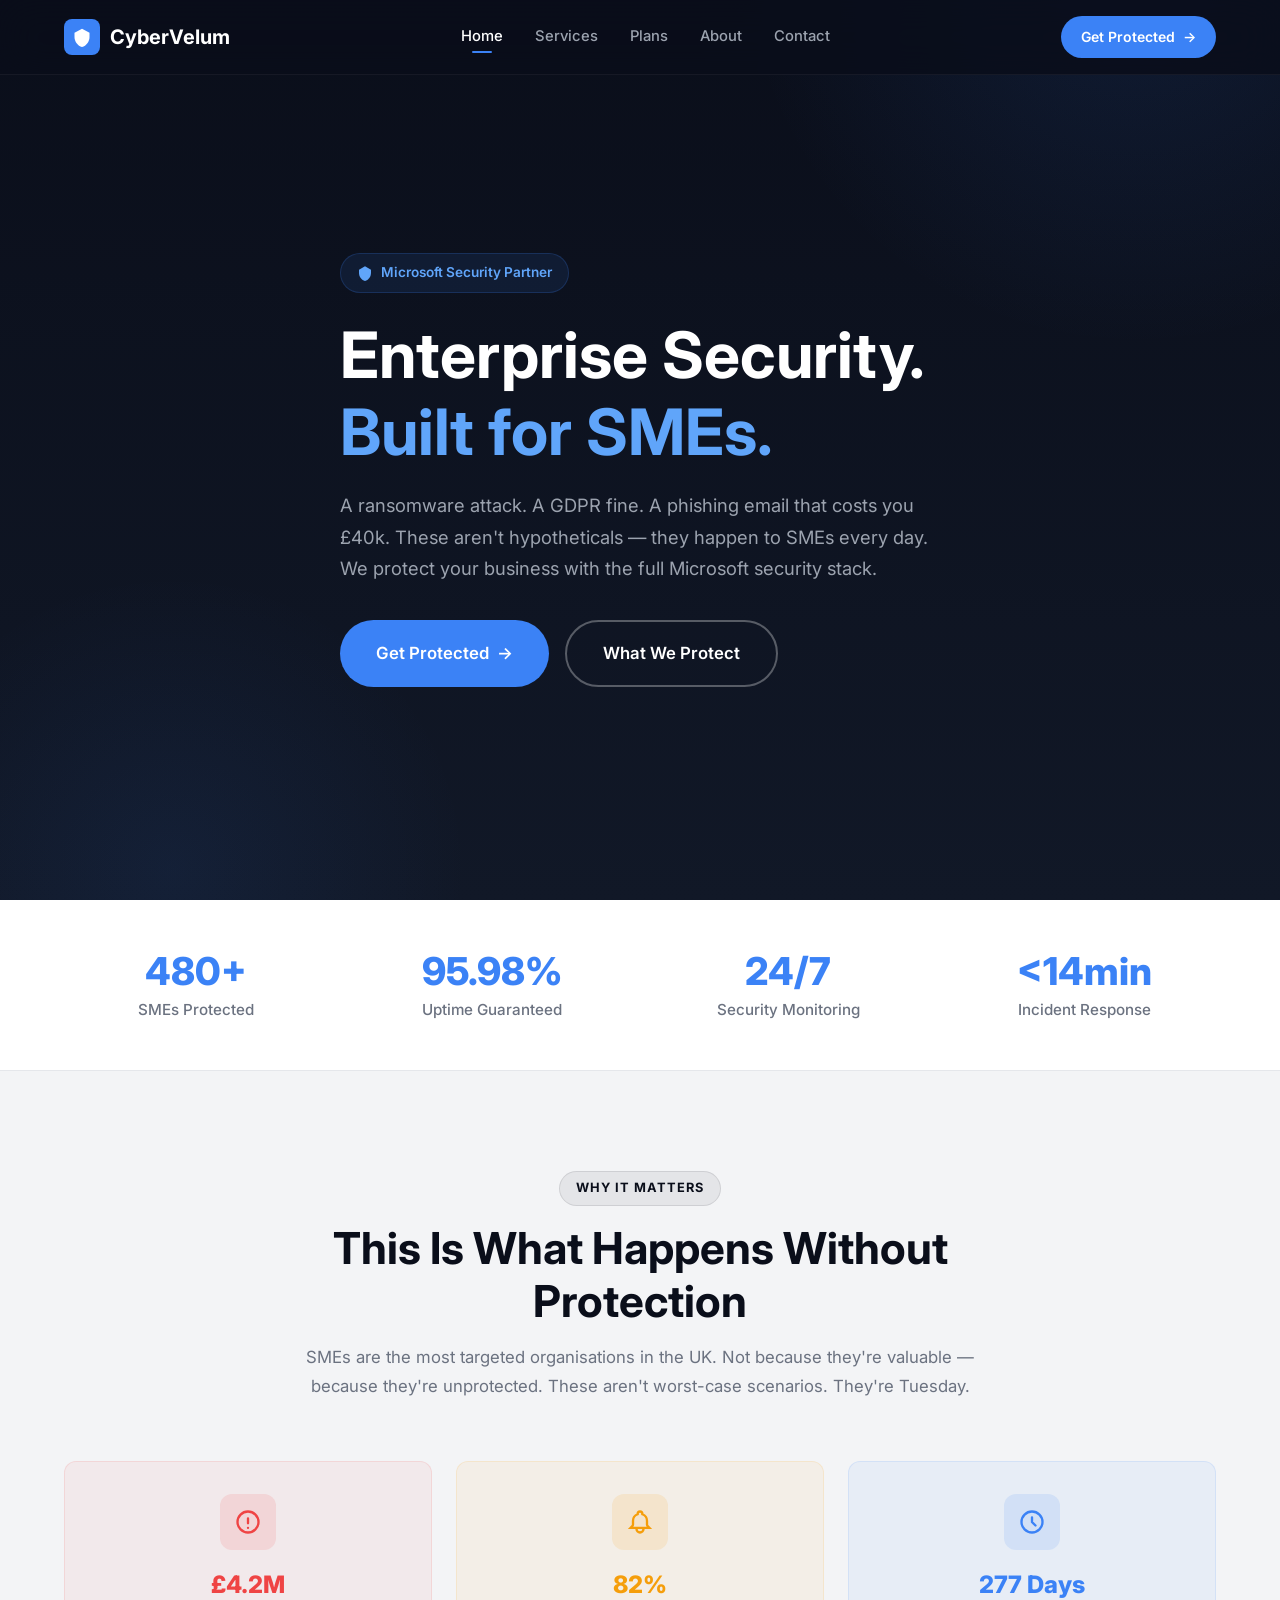
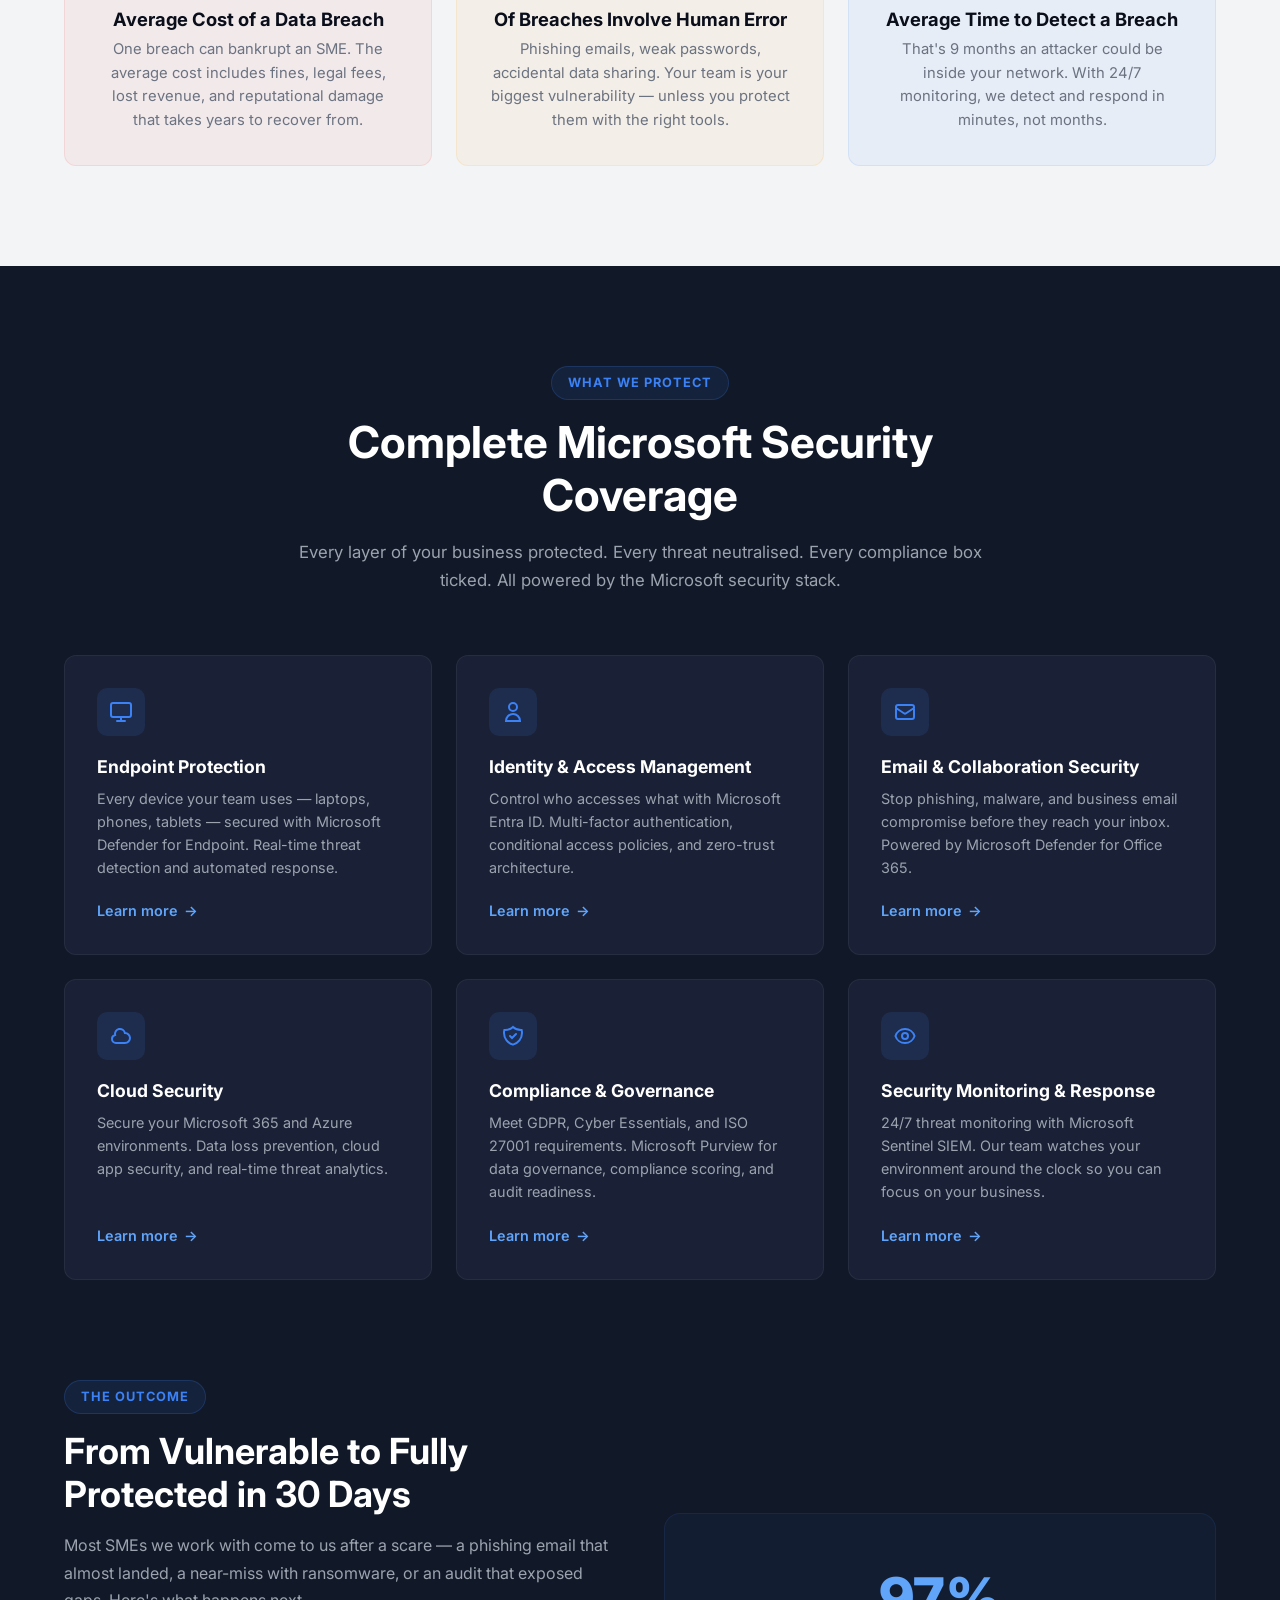
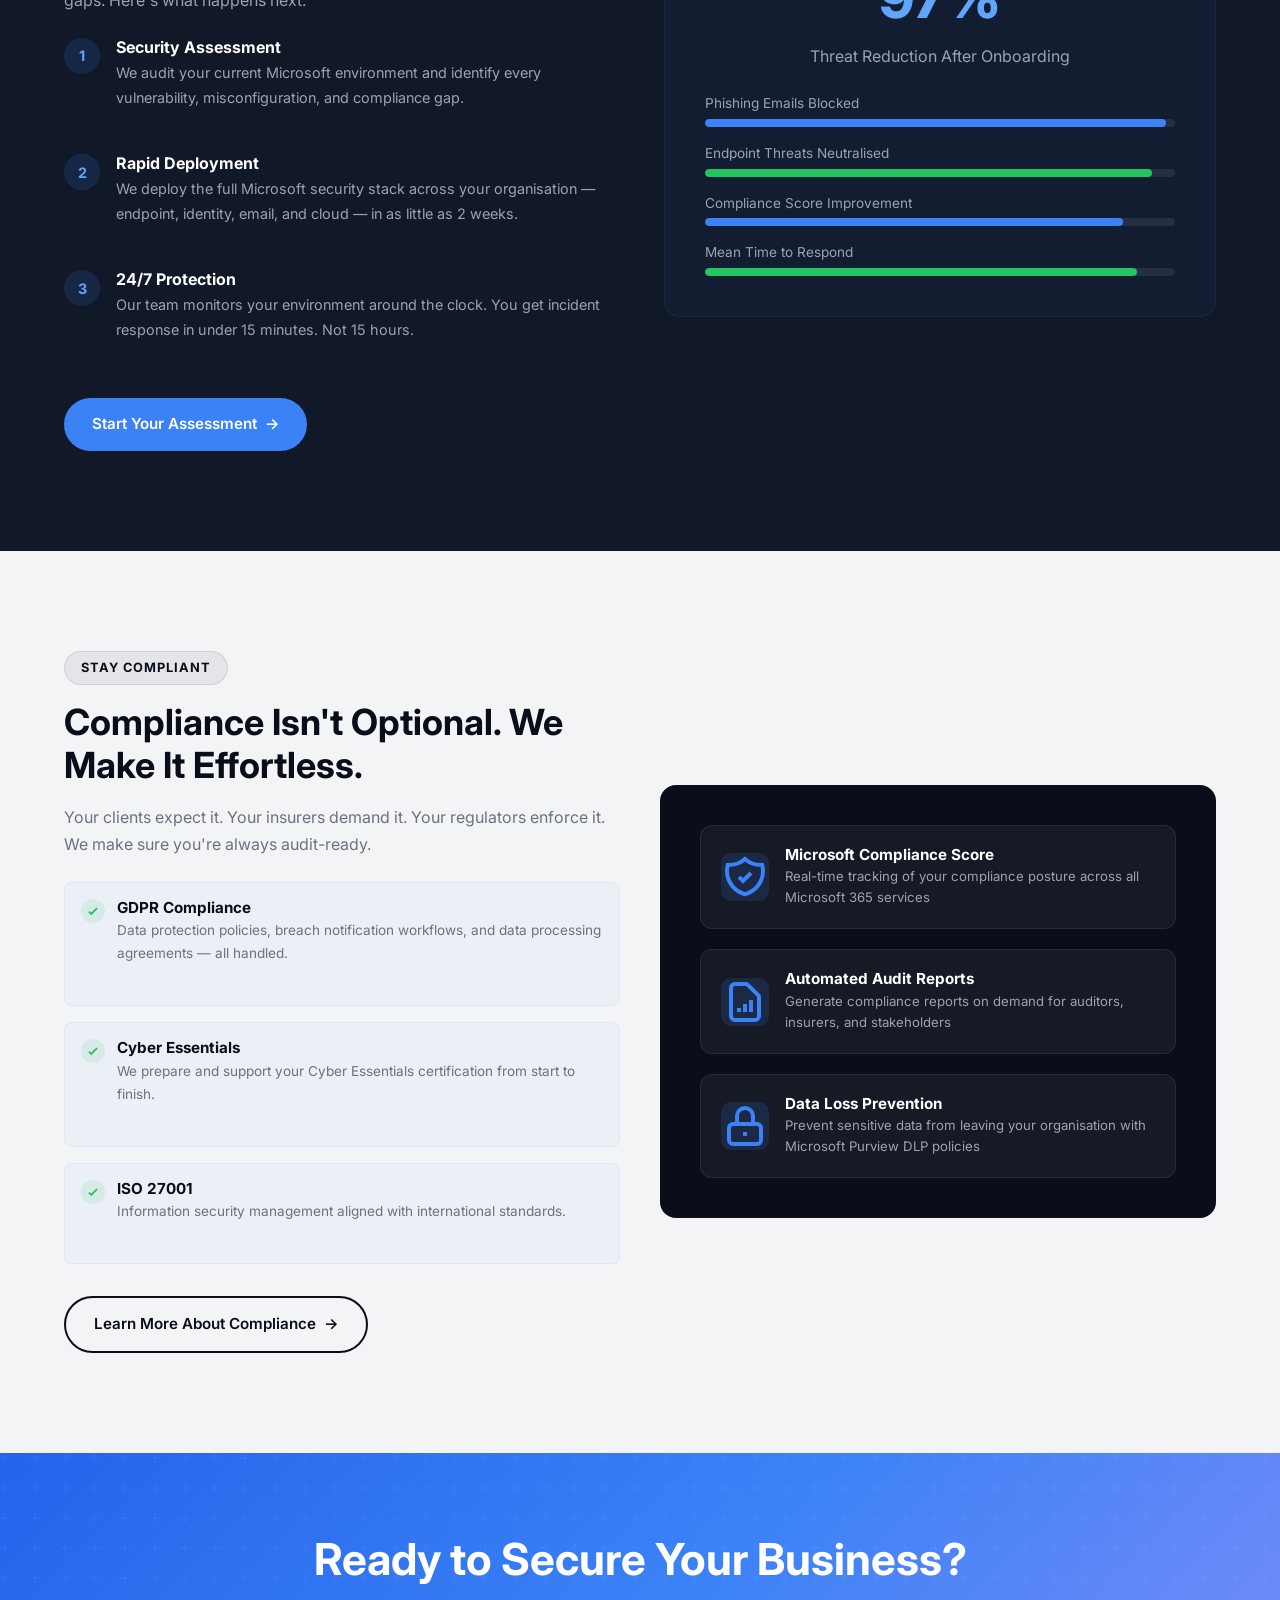
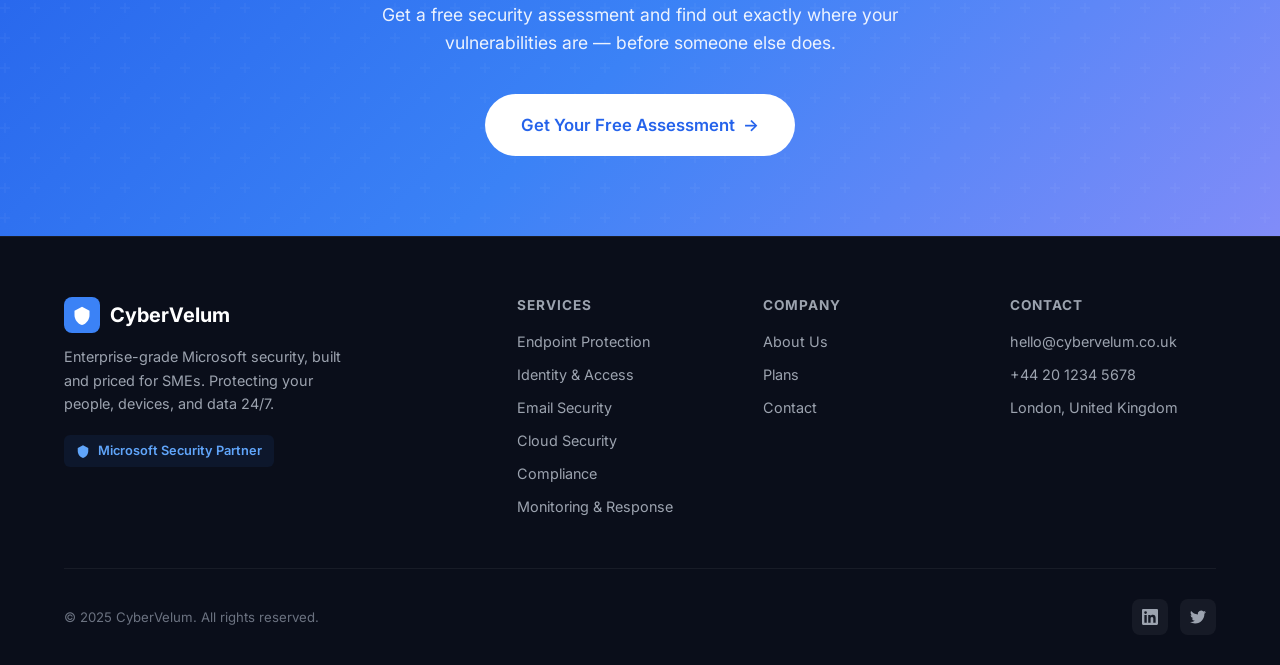
==== index.html @ d403a193 "Initial commit" ====
<!DOCTYPE html>
<html lang="en">
<head>
  <meta charset="UTF-8">
  <meta name="viewport" content="width=device-width, initial-scale=1.0">
  <title>CyberVelum — Enterprise Security Built for SMEs</title>
  <meta name="description" content="CyberVelum protects SMEs with the full Microsoft security stack. Endpoint protection, identity management, email security, and 24/7 monitoring.">
  <link rel="preconnect" href="https://fonts.googleapis.com">
  <link href="https://fonts.googleapis.com/css2?family=Inter:wght@400;500;600;700;800&display=swap" rel="stylesheet">
  <link rel="stylesheet" href="css/style.css">
</head>
<body>

  <!-- NAVBAR -->
  <nav class="navbar">
    <div class="container">
      <a href="index.html" class="nav-logo">
        <div class="shield">
          <svg viewBox="0 0 24 24"><path d="M12 2L3 7v5c0 5.55 3.84 10.74 9 12 5.16-1.26 9-6.45 9-12V7l-9-5z"/></svg>
        </div>
        CyberVelum
      </a>
      <div class="nav-links">
        <a href="index.html" class="active">Home</a>
        <a href="services.html">Services</a>
        <a href="plans.html">Plans</a>
        <a href="about.html">About</a>
        <a href="contact.html">Contact</a>
      </div>
      <div class="nav-cta">
        <a href="contact.html" class="btn btn-primary btn-sm">Get Protected <span class="arrow">&rarr;</span></a>
      </div>
      <button class="nav-toggle" aria-label="Toggle menu">
        <span></span><span></span><span></span>
      </button>
    </div>
  </nav>

  <!-- MOBILE MENU -->
  <div class="mobile-menu">
    <a href="index.html">Home</a>
    <a href="services.html">Services</a>
    <a href="plans.html">Plans</a>
    <a href="about.html">About</a>
    <a href="contact.html">Contact</a>
    <a href="contact.html" class="btn btn-primary" style="margin-top:16px">Get Protected &rarr;</a>
  </div>

  <!-- HERO -->
  <section class="hero">
    <div class="container">
      <div class="hero-badge">
        <svg viewBox="0 0 24 24" fill="currentColor" width="16" height="16"><path d="M12 2L3 7v5c0 5.55 3.84 10.74 9 12 5.16-1.26 9-6.45 9-12V7l-9-5z"/></svg>
        Microsoft Security Partner
      </div>
      <h1>Enterprise Security.<br><span>Built for SMEs.</span></h1>
      <p>A ransomware attack. A GDPR fine. A phishing email that costs you &pound;40k. These aren't hypotheticals &mdash; they happen to SMEs every day. We protect your business with the full Microsoft security stack.</p>
      <div class="hero-buttons">
        <a href="contact.html" class="btn btn-primary btn-lg">Get Protected <span class="arrow">&rarr;</span></a>
        <a href="services.html" class="btn btn-outline btn-lg">What We Protect</a>
      </div>
    </div>
  </section>

  <!-- STATS BAR -->
  <section class="stats-bar">
    <div class="container">
      <div class="stats-grid">
        <div class="stat-item fade-in">
          <h3 data-count="500" data-suffix="+">0</h3>
          <p>SMEs Protected</p>
        </div>
        <div class="stat-item fade-in fade-in-delay-1">
          <h3 data-count="99.9" data-suffix="%">0</h3>
          <p>Uptime Guaranteed</p>
        </div>
        <div class="stat-item fade-in fade-in-delay-2">
          <h3>24/7</h3>
          <p>Security Monitoring</p>
        </div>
        <div class="stat-item fade-in fade-in-delay-3">
          <h3 data-count="15" data-prefix="<" data-suffix="min">0</h3>
          <p>Incident Response</p>
        </div>
      </div>
    </div>
  </section>

  <!-- WHY IT MATTERS -->
  <section class="section section-light">
    <div class="container">
      <div class="section-header">
        <span class="section-badge section-badge-dark">Why It Matters</span>
        <h2>This Is What Happens Without Protection</h2>
        <p>SMEs are the most targeted organisations in the UK. Not because they're valuable &mdash; because they're unprotected. These aren't worst-case scenarios. They're Tuesday.</p>
      </div>
      <div class="threat-cards">
        <div class="threat-card threat-card-red fade-in">
          <div class="icon">
            <svg viewBox="0 0 24 24" fill="none" stroke="#ef4444" stroke-width="2" stroke-linecap="round"><path d="M12 9v4m0 4h.01M3 12a9 9 0 1118 0 9 9 0 01-18 0z"/></svg>
          </div>
          <div class="stat">&pound;4.2M</div>
          <h3>Average Cost of a Data Breach</h3>
          <p>One breach can bankrupt an SME. The average cost includes fines, legal fees, lost revenue, and reputational damage that takes years to recover from.</p>
        </div>
        <div class="threat-card threat-card-amber fade-in fade-in-delay-1">
          <div class="icon">
            <svg viewBox="0 0 24 24" fill="none" stroke="#f59e0b" stroke-width="2" stroke-linecap="round"><path d="M15 17h5l-1.405-1.405A2.032 2.032 0 0118 14.158V11a6.002 6.002 0 00-4-5.659V5a2 2 0 10-4 0v.341C7.67 6.165 6 8.388 6 11v3.159c0 .538-.214 1.055-.595 1.436L4 17h5m6 0v1a3 3 0 11-6 0v-1m6 0H9"/></svg>
          </div>
          <div class="stat">82%</div>
          <h3>Of Breaches Involve Human Error</h3>
          <p>Phishing emails, weak passwords, accidental data sharing. Your team is your biggest vulnerability &mdash; unless you protect them with the right tools.</p>
        </div>
        <div class="threat-card threat-card-blue fade-in fade-in-delay-2">
          <div class="icon">
            <svg viewBox="0 0 24 24" fill="none" stroke="#3b82f6" stroke-width="2" stroke-linecap="round"><path d="M12 8v4l3 3m6-3a9 9 0 11-18 0 9 9 0 0118 0z"/></svg>
          </div>
          <div class="stat">277 Days</div>
          <h3>Average Time to Detect a Breach</h3>
          <p>That's 9 months an attacker could be inside your network. With 24/7 monitoring, we detect and respond in minutes, not months.</p>
        </div>
      </div>
    </div>
  </section>

  <!-- WHAT WE PROTECT -->
  <section class="section section-dark">
    <div class="container">
      <div class="section-header">
        <span class="section-badge section-badge-blue">What We Protect</span>
        <h2>Complete Microsoft Security Coverage</h2>
        <p>Every layer of your business protected. Every threat neutralised. Every compliance box ticked. All powered by the Microsoft security stack.</p>
      </div>
      <div class="services-grid">
        <div class="service-card fade-in">
          <div class="icon">
            <svg viewBox="0 0 24 24" fill="none" stroke="#3b82f6" stroke-width="2" stroke-linecap="round"><rect x="2" y="3" width="20" height="14" rx="2"/><path d="M8 21h8m-4-4v4"/></svg>
          </div>
          <h3>Endpoint Protection</h3>
          <p>Every device your team uses &mdash; laptops, phones, tablets &mdash; secured with Microsoft Defender for Endpoint. Real-time threat detection and automated response.</p>
          <a href="services/endpoint-protection.html" class="card-link">Learn more <span class="arrow">&rarr;</span></a>
        </div>
        <div class="service-card fade-in fade-in-delay-1">
          <div class="icon">
            <svg viewBox="0 0 24 24" fill="none" stroke="#3b82f6" stroke-width="2" stroke-linecap="round"><path d="M16 7a4 4 0 11-8 0 4 4 0 018 0zm-4 7a7 7 0 00-7 7h14a7 7 0 00-7-7z"/></svg>
          </div>
          <h3>Identity &amp; Access Management</h3>
          <p>Control who accesses what with Microsoft Entra ID. Multi-factor authentication, conditional access policies, and zero-trust architecture.</p>
          <a href="services/identity-access.html" class="card-link">Learn more <span class="arrow">&rarr;</span></a>
        </div>
        <div class="service-card fade-in fade-in-delay-2">
          <div class="icon">
            <svg viewBox="0 0 24 24" fill="none" stroke="#3b82f6" stroke-width="2" stroke-linecap="round"><path d="M3 8l7.89 5.26a2 2 0 002.22 0L21 8M5 19h14a2 2 0 002-2V7a2 2 0 00-2-2H5a2 2 0 00-2 2v10a2 2 0 002 2z"/></svg>
          </div>
          <h3>Email &amp; Collaboration Security</h3>
          <p>Stop phishing, malware, and business email compromise before they reach your inbox. Powered by Microsoft Defender for Office 365.</p>
          <a href="services/email-security.html" class="card-link">Learn more <span class="arrow">&rarr;</span></a>
        </div>
        <div class="service-card fade-in">
          <div class="icon">
            <svg viewBox="0 0 24 24" fill="none" stroke="#3b82f6" stroke-width="2" stroke-linecap="round"><path d="M3 15a4 4 0 004 4h9a5 5 0 10-.1-9.999 5.002 5.002 0 10-9.78 2.096A4.001 4.001 0 003 15z"/></svg>
          </div>
          <h3>Cloud Security</h3>
          <p>Secure your Microsoft 365 and Azure environments. Data loss prevention, cloud app security, and real-time threat analytics.</p>
          <a href="services/cloud-security.html" class="card-link">Learn more <span class="arrow">&rarr;</span></a>
        </div>
        <div class="service-card fade-in fade-in-delay-1">
          <div class="icon">
            <svg viewBox="0 0 24 24" fill="none" stroke="#3b82f6" stroke-width="2" stroke-linecap="round"><path d="M9 12l2 2 4-4m5.618-4.016A11.955 11.955 0 0112 2.944a11.955 11.955 0 01-8.618 3.04A12.02 12.02 0 003 9c0 5.591 3.824 10.29 9 11.622 5.176-1.332 9-6.03 9-11.622 0-1.042-.133-2.052-.382-3.016z"/></svg>
          </div>
          <h3>Compliance &amp; Governance</h3>
          <p>Meet GDPR, Cyber Essentials, and ISO 27001 requirements. Microsoft Purview for data governance, compliance scoring, and audit readiness.</p>
          <a href="services/compliance.html" class="card-link">Learn more <span class="arrow">&rarr;</span></a>
        </div>
        <div class="service-card fade-in fade-in-delay-2">
          <div class="icon">
            <svg viewBox="0 0 24 24" fill="none" stroke="#3b82f6" stroke-width="2" stroke-linecap="round"><path d="M15 12a3 3 0 11-6 0 3 3 0 016 0z"/><path d="M2.458 12C3.732 7.943 7.523 5 12 5c4.478 0 8.268 2.943 9.542 7-1.274 4.057-5.064 7-9.542 7-4.477 0-8.268-2.943-9.542-7z"/></svg>
          </div>
          <h3>Security Monitoring &amp; Response</h3>
          <p>24/7 threat monitoring with Microsoft Sentinel SIEM. Our team watches your environment around the clock so you can focus on your business.</p>
          <a href="services/monitoring.html" class="card-link">Learn more <span class="arrow">&rarr;</span></a>
        </div>
      </div>
    </div>
  </section>

  <!-- OUTCOME STORY -->
  <section class="section section-dark" style="padding-top:0">
    <div class="container">
      <div class="outcome-grid" style="display:grid;grid-template-columns:1fr 1fr;gap:48px;align-items:center">
        <div class="outcome-content">
          <span class="section-badge section-badge-blue" style="margin-bottom:16px;display:inline-block">The Outcome</span>
          <h2>From Vulnerable to Fully Protected in 30 Days</h2>
          <p>Most SMEs we work with come to us after a scare &mdash; a phishing email that almost landed, a near-miss with ransomware, or an audit that exposed gaps. Here's what happens next.</p>
          <div class="outcome-steps">
            <div class="outcome-step">
              <div class="step-num">1</div>
              <div>
                <h4>Security Assessment</h4>
                <p>We audit your current Microsoft environment and identify every vulnerability, misconfiguration, and compliance gap.</p>
              </div>
            </div>
            <div class="outcome-step">
              <div class="step-num">2</div>
              <div>
                <h4>Rapid Deployment</h4>
                <p>We deploy the full Microsoft security stack across your organisation &mdash; endpoint, identity, email, and cloud &mdash; in as little as 2 weeks.</p>
              </div>
            </div>
            <div class="outcome-step">
              <div class="step-num">3</div>
              <div>
                <h4>24/7 Protection</h4>
                <p>Our team monitors your environment around the clock. You get incident response in under 15 minutes. Not 15 hours.</p>
              </div>
            </div>
          </div>
          <a href="contact.html" class="btn btn-primary">Start Your Assessment <span class="arrow">&rarr;</span></a>
        </div>
        <div class="outcome-visual">
          <div class="outcome-metric">
            <div class="big-num">97%</div>
            <p>Threat Reduction After Onboarding</p>
          </div>
          <div class="outcome-bars">
            <div class="outcome-bar">
              <label>Phishing Emails Blocked</label>
              <div class="bar"><div class="bar-fill bar-fill-blue" style="width:98%"></div></div>
            </div>
            <div class="outcome-bar">
              <label>Endpoint Threats Neutralised</label>
              <div class="bar"><div class="bar-fill bar-fill-green" style="width:95%"></div></div>
            </div>
            <div class="outcome-bar">
              <label>Compliance Score Improvement</label>
              <div class="bar"><div class="bar-fill bar-fill-blue" style="width:89%"></div></div>
            </div>
            <div class="outcome-bar">
              <label>Mean Time to Respond</label>
              <div class="bar"><div class="bar-fill bar-fill-green" style="width:92%"></div></div>
            </div>
          </div>
        </div>
      </div>
    </div>
  </section>

  <!-- COMPLIANCE SECTION -->
  <section class="section section-light">
    <div class="container">
      <div class="compliance-grid">
        <div class="compliance-content">
          <span class="section-badge section-badge-dark" style="margin-bottom:16px;display:inline-block">Stay Compliant</span>
          <h2>Compliance Isn't Optional. We Make It Effortless.</h2>
          <p>Your clients expect it. Your insurers demand it. Your regulators enforce it. We make sure you're always audit-ready.</p>
          <div class="compliance-list">
            <div class="compliance-item">
              <div class="check"><svg viewBox="0 0 24 24" fill="none" stroke="#22c55e" stroke-width="3"><path d="M5 13l4 4L19 7"/></svg></div>
              <div>
                <h4>GDPR Compliance</h4>
                <p>Data protection policies, breach notification workflows, and data processing agreements &mdash; all handled.</p>
              </div>
            </div>
            <div class="compliance-item">
              <div class="check"><svg viewBox="0 0 24 24" fill="none" stroke="#22c55e" stroke-width="3"><path d="M5 13l4 4L19 7"/></svg></div>
              <div>
                <h4>Cyber Essentials</h4>
                <p>We prepare and support your Cyber Essentials certification from start to finish.</p>
              </div>
            </div>
            <div class="compliance-item">
              <div class="check"><svg viewBox="0 0 24 24" fill="none" stroke="#22c55e" stroke-width="3"><path d="M5 13l4 4L19 7"/></svg></div>
              <div>
                <h4>ISO 27001</h4>
                <p>Information security management aligned with international standards.</p>
              </div>
            </div>
          </div>
          <a href="services/compliance.html" class="btn btn-outline-dark">Learn More About Compliance <span class="arrow">&rarr;</span></a>
        </div>
        <div class="compliance-visual">
          <div class="compliance-badge-card">
            <div class="badge-icon"><svg viewBox="0 0 24 24" fill="none" stroke="#3b82f6" stroke-width="2"><path d="M9 12l2 2 4-4m5.618-4.016A11.955 11.955 0 0112 2.944a11.955 11.955 0 01-8.618 3.04A12.02 12.02 0 003 9c0 5.591 3.824 10.29 9 11.622 5.176-1.332 9-6.03 9-11.622 0-1.042-.133-2.052-.382-3.016z"/></svg></div>
            <div>
              <h4>Microsoft Compliance Score</h4>
              <p>Real-time tracking of your compliance posture across all Microsoft 365 services</p>
            </div>
          </div>
          <div class="compliance-badge-card">
            <div class="badge-icon"><svg viewBox="0 0 24 24" fill="none" stroke="#3b82f6" stroke-width="2"><path d="M9 17v-2m3 2v-4m3 4v-6m2 10H7a2 2 0 01-2-2V5a2 2 0 012-2h5.586a1 1 0 01.707.293l5.414 5.414a1 1 0 01.293.707V19a2 2 0 01-2 2z"/></svg></div>
            <div>
              <h4>Automated Audit Reports</h4>
              <p>Generate compliance reports on demand for auditors, insurers, and stakeholders</p>
            </div>
          </div>
          <div class="compliance-badge-card">
            <div class="badge-icon"><svg viewBox="0 0 24 24" fill="none" stroke="#3b82f6" stroke-width="2"><path d="M12 15v2m-6 4h12a2 2 0 002-2v-6a2 2 0 00-2-2H6a2 2 0 00-2 2v6a2 2 0 002 2zm10-10V7a4 4 0 00-8 0v4h8z"/></svg></div>
            <div>
              <h4>Data Loss Prevention</h4>
              <p>Prevent sensitive data from leaving your organisation with Microsoft Purview DLP policies</p>
            </div>
          </div>
        </div>
      </div>
    </div>
  </section>

  <!-- CTA BANNER -->
  <section class="cta-banner">
    <div class="container">
      <h2>Ready to Secure Your Business?</h2>
      <p>Get a free security assessment and find out exactly where your vulnerabilities are &mdash; before someone else does.</p>
      <a href="contact.html" class="btn btn-primary btn-lg">Get Your Free Assessment <span class="arrow">&rarr;</span></a>
    </div>
  </section>

  <!-- FOOTER -->
  <footer class="footer">
    <div class="container">
      <div class="footer-grid">
        <div class="footer-brand">
          <a href="index.html" class="nav-logo">
            <div class="shield"><svg viewBox="0 0 24 24"><path d="M12 2L3 7v5c0 5.55 3.84 10.74 9 12 5.16-1.26 9-6.45 9-12V7l-9-5z" fill="white"/></svg></div>
            CyberVelum
          </a>
          <p>Enterprise-grade Microsoft security, built and priced for SMEs. Protecting your people, devices, and data 24/7.</p>
          <div class="ms-partner-badge">
            <svg viewBox="0 0 24 24" fill="currentColor" width="14" height="14"><path d="M12 2L3 7v5c0 5.55 3.84 10.74 9 12 5.16-1.26 9-6.45 9-12V7l-9-5z"/></svg>
            Microsoft Security Partner
          </div>
        </div>
        <div class="footer-col">
          <h4>Services</h4>
          <a href="services/endpoint-protection.html">Endpoint Protection</a>
          <a href="services/identity-access.html">Identity &amp; Access</a>
          <a href="services/email-security.html">Email Security</a>
          <a href="services/cloud-security.html">Cloud Security</a>
          <a href="services/compliance.html">Compliance</a>
          <a href="services/monitoring.html">Monitoring &amp; Response</a>
        </div>
        <div class="footer-col">
          <h4>Company</h4>
          <a href="about.html">About Us</a>
          <a href="plans.html">Plans</a>
          <a href="contact.html">Contact</a>
        </div>
        <div class="footer-col">
          <h4>Contact</h4>
          <a href="mailto:hello@cybervelum.co.uk">hello@cybervelum.co.uk</a>
          <a href="tel:+442012345678">+44 20 1234 5678</a>
          <a>London, United Kingdom</a>
        </div>
      </div>
      <div class="footer-bottom">
        <p>&copy; 2025 CyberVelum. All rights reserved.</p>
        <div class="footer-social">
          <a href="#" aria-label="LinkedIn"><svg viewBox="0 0 24 24"><path d="M20.447 20.452h-3.554v-5.569c0-1.328-.027-3.037-1.852-3.037-1.853 0-2.136 1.445-2.136 2.939v5.667H9.351V9h3.414v1.561h.046c.477-.9 1.637-1.85 3.37-1.85 3.601 0 4.267 2.37 4.267 5.455v6.286zM5.337 7.433a2.062 2.062 0 01-2.063-2.065 2.064 2.064 0 112.063 2.065zm1.782 13.019H3.555V9h3.564v11.452zM22.225 0H1.771C.792 0 0 .774 0 1.729v20.542C0 23.227.792 24 1.771 24h20.451C23.2 24 24 23.227 24 22.271V1.729C24 .774 23.2 0 22.222 0h.003z"/></svg></a>
          <a href="#" aria-label="Twitter"><svg viewBox="0 0 24 24"><path d="M23.953 4.57a10 10 0 01-2.825.775 4.958 4.958 0 002.163-2.723c-.951.555-2.005.959-3.127 1.184a4.92 4.92 0 00-8.384 4.482C7.69 8.095 4.067 6.13 1.64 3.162a4.822 4.822 0 00-.666 2.475c0 1.71.87 3.213 2.188 4.096a4.904 4.904 0 01-2.228-.616v.06a4.923 4.923 0 003.946 4.827 4.996 4.996 0 01-2.212.085 4.936 4.936 0 004.604 3.417 9.867 9.867 0 01-6.102 2.105c-.39 0-.779-.023-1.17-.067a13.995 13.995 0 007.557 2.209c9.053 0 13.998-7.496 13.998-13.985 0-.21 0-.42-.015-.63A9.935 9.935 0 0024 4.59z"/></svg></a>
        </div>
      </div>
    </div>
  </footer>

  <script src="js/main.js"></script>
</body>
</html>
---- css/style.css ----
/* ===== RESET & BASE ===== */
*, *::before, *::after { margin: 0; padding: 0; box-sizing: border-box; }

:root {
  --navy: #0a0e1a;
  --navy-light: #111827;
  --navy-mid: #1a2035;
  --blue: #3b82f6;
  --blue-bright: #60a5fa;
  --blue-dark: #2563eb;
  --white: #ffffff;
  --gray-100: #f3f4f6;
  --gray-200: #e5e7eb;
  --gray-300: #d1d5db;
  --gray-400: #9ca3af;
  --gray-500: #6b7280;
  --gray-600: #4b5563;
  --red: #ef4444;
  --amber: #f59e0b;
  --green: #22c55e;
  --radius: 12px;
  --radius-sm: 8px;
  --radius-lg: 16px;
  --shadow: 0 4px 6px -1px rgba(0,0,0,.1), 0 2px 4px -2px rgba(0,0,0,.1);
  --shadow-lg: 0 10px 15px -3px rgba(0,0,0,.1), 0 4px 6px -4px rgba(0,0,0,.1);
  --shadow-xl: 0 20px 25px -5px rgba(0,0,0,.1), 0 8px 10px -6px rgba(0,0,0,.1);
  --transition: all .3s ease;
}

html { scroll-behavior: smooth; font-size: 16px; }

body {
  font-family: 'Inter', -apple-system, BlinkMacSystemFont, 'Segoe UI', sans-serif;
  color: var(--white);
  background: var(--navy);
  line-height: 1.6;
  overflow-x: hidden;
}

a { text-decoration: none; color: inherit; transition: var(--transition); }
ul { list-style: none; }
img { max-width: 100%; display: block; }
h1, h2, h3, h4, h5, h6 { line-height: 1.2; font-weight: 700; }

.container { max-width: 1200px; margin: 0 auto; padding: 0 24px; }

/* ===== BUTTONS ===== */
.btn {
  display: inline-flex; align-items: center; gap: 8px;
  padding: 14px 28px; border-radius: 50px; font-weight: 600;
  font-size: .95rem; cursor: pointer; border: none;
  transition: var(--transition); white-space: nowrap;
}
.btn-primary {
  background: var(--blue); color: var(--white);
}
.btn-primary:hover { background: var(--blue-dark); transform: translateY(-2px); box-shadow: 0 8px 25px rgba(59,130,246,.4); }
.btn-outline {
  background: transparent; color: var(--white);
  border: 2px solid rgba(255,255,255,.3);
}
.btn-outline:hover { border-color: var(--blue); color: var(--blue); }
.btn-outline-dark {
  background: transparent; color: var(--navy);
  border: 2px solid var(--navy);
}
.btn-outline-dark:hover { background: var(--navy); color: var(--white); }
.btn-sm { padding: 10px 20px; font-size: .875rem; }
.btn-lg { padding: 18px 36px; font-size: 1.05rem; }
.btn svg, .btn .arrow { transition: transform .3s ease; }
.btn:hover svg, .btn:hover .arrow { transform: translateX(4px); }

/* ===== NAVBAR ===== */
.navbar {
  position: fixed; top: 0; left: 0; right: 0; z-index: 1000;
  padding: 16px 0;
  background: rgba(10, 14, 26, .85);
  backdrop-filter: blur(20px);
  border-bottom: 1px solid rgba(255,255,255,.05);
  transition: var(--transition);
}
.navbar.scrolled { padding: 10px 0; background: rgba(10, 14, 26, .95); }
.navbar .container { display: flex; align-items: center; justify-content: space-between; }

.nav-logo { display: flex; align-items: center; gap: 10px; font-size: 1.25rem; font-weight: 700; }
.nav-logo .shield {
  width: 36px; height: 36px; background: var(--blue);
  border-radius: 8px; display: flex; align-items: center; justify-content: center;
}
.nav-logo .shield svg { width: 20px; height: 20px; fill: var(--white); }

.nav-links { display: flex; align-items: center; gap: 32px; }
.nav-links a { font-size: .925rem; font-weight: 500; color: var(--gray-400); position: relative; }
.nav-links a:hover, .nav-links a.active { color: var(--white); }
.nav-links a.active::after {
  content: ''; position: absolute; bottom: -4px; left: 50%; transform: translateX(-50%);
  width: 20px; height: 2px; background: var(--blue); border-radius: 1px;
}

.nav-cta { display: flex; align-items: center; gap: 16px; }

/* Mobile menu */
.nav-toggle { display: none; background: none; border: none; cursor: pointer; padding: 4px; }
.nav-toggle span {
  display: block; width: 24px; height: 2px; background: var(--white);
  margin: 6px 0; transition: var(--transition); border-radius: 2px;
}
.nav-toggle.active span:nth-child(1) { transform: rotate(45deg) translate(5px, 6px); }
.nav-toggle.active span:nth-child(2) { opacity: 0; }
.nav-toggle.active span:nth-child(3) { transform: rotate(-45deg) translate(5px, -6px); }

.mobile-menu {
  display: none; position: fixed; top: 70px; left: 0; right: 0; bottom: 0;
  background: var(--navy); padding: 32px 24px; z-index: 999;
}
.mobile-menu.active { display: flex; flex-direction: column; gap: 24px; }
.mobile-menu a { font-size: 1.25rem; font-weight: 600; color: var(--gray-300); }
.mobile-menu a:hover { color: var(--white); }

/* ===== HERO ===== */
.hero {
  min-height: 100vh; display: flex; align-items: center;
  padding: 120px 0 80px;
  background: linear-gradient(180deg, var(--navy) 0%, var(--navy-light) 100%);
  position: relative; overflow: hidden;
}
.hero::before {
  content: ''; position: absolute; top: -50%; right: -20%;
  width: 800px; height: 800px;
  background: radial-gradient(circle, rgba(59,130,246,.12) 0%, transparent 70%);
  pointer-events: none;
}
.hero::after {
  content: ''; position: absolute; bottom: -30%; left: -10%;
  width: 600px; height: 600px;
  background: radial-gradient(circle, rgba(59,130,246,.08) 0%, transparent 70%);
  pointer-events: none;
}
.hero .container { position: relative; z-index: 1; }
.hero-badge {
  display: inline-flex; align-items: center; gap: 8px;
  padding: 8px 16px; border-radius: 50px;
  background: rgba(59,130,246,.1); border: 1px solid rgba(59,130,246,.2);
  color: var(--blue-bright); font-size: .85rem; font-weight: 600;
  margin-bottom: 24px;
}
.hero-badge svg { width: 16px; height: 16px; }
.hero h1 { font-size: clamp(2.5rem, 5vw, 4rem); margin-bottom: 8px; max-width: 700px; }
.hero h1 span { color: var(--blue-bright); }
.hero p { font-size: 1.15rem; color: var(--gray-400); max-width: 600px; margin: 20px 0 36px; line-height: 1.7; }
.hero-buttons { display: flex; gap: 16px; flex-wrap: wrap; }

/* ===== STATS BAR ===== */
.stats-bar {
  background: var(--white); padding: 48px 0;
  border-bottom: 1px solid var(--gray-200);
}
.stats-grid {
  display: grid; grid-template-columns: repeat(4, 1fr); gap: 32px;
  text-align: center;
}
.stat-item h3 { font-size: clamp(1.75rem, 3vw, 2.5rem); color: var(--blue); font-weight: 800; }
.stat-item p { color: var(--gray-500); font-size: .95rem; margin-top: 4px; font-weight: 500; }

/* ===== SECTION BASE ===== */
.section { padding: 100px 0; }
.section-light { background: var(--gray-100); color: var(--navy); }
.section-dark { background: var(--navy-light); }
.section-white { background: var(--white); color: var(--navy); }

.section-header { text-align: center; max-width: 700px; margin: 0 auto 60px; }
.section-badge {
  display: inline-block; padding: 6px 16px; border-radius: 50px;
  font-size: .8rem; font-weight: 700; letter-spacing: 1px; text-transform: uppercase;
  margin-bottom: 16px;
}
.section-badge-blue { background: rgba(59,130,246,.1); color: var(--blue); border: 1px solid rgba(59,130,246,.2); }
.section-badge-dark { background: rgba(10,14,26,.06); color: var(--navy); border: 1px solid rgba(10,14,26,.1); }
.section-header h2 { font-size: clamp(1.75rem, 3.5vw, 2.75rem); margin-bottom: 16px; }
.section-header p { color: var(--gray-500); font-size: 1.05rem; line-height: 1.7; }
.section-dark .section-header p { color: var(--gray-400); }

/* ===== STORY / WHY IT MATTERS ===== */
.threat-cards { display: grid; grid-template-columns: repeat(3, 1fr); gap: 24px; }
.threat-card {
  padding: 32px; border-radius: var(--radius); text-align: center;
  transition: var(--transition);
}
.threat-card-red { background: rgba(239,68,68,.06); border: 1px solid rgba(239,68,68,.12); }
.threat-card-amber { background: rgba(245,158,11,.06); border: 1px solid rgba(245,158,11,.12); }
.threat-card-blue { background: rgba(59,130,246,.06); border: 1px solid rgba(59,130,246,.12); }
.threat-card:hover { transform: translateY(-4px); }
.threat-card .icon {
  width: 56px; height: 56px; border-radius: 12px; margin: 0 auto 16px;
  display: flex; align-items: center; justify-content: center;
}
.threat-card-red .icon { background: rgba(239,68,68,.12); }
.threat-card-amber .icon { background: rgba(245,158,11,.12); }
.threat-card-blue .icon { background: rgba(59,130,246,.12); }
.threat-card .icon svg { width: 28px; height: 28px; }
.threat-card h3 { font-size: 1.15rem; color: var(--navy); margin-bottom: 8px; }
.threat-card p { color: var(--gray-500); font-size: .925rem; line-height: 1.6; }
.threat-card .stat { font-size: 1.5rem; font-weight: 800; margin-bottom: 4px; }
.threat-card-red .stat { color: var(--red); }
.threat-card-amber .stat { color: var(--amber); }
.threat-card-blue .stat { color: var(--blue); }

/* ===== SERVICES GRID ===== */
.services-grid { display: grid; grid-template-columns: repeat(3, 1fr); gap: 24px; }
.service-card {
  background: var(--navy-mid); border: 1px solid rgba(255,255,255,.06);
  border-radius: var(--radius); padding: 32px; transition: var(--transition);
  display: flex; flex-direction: column;
}
.service-card:hover { transform: translateY(-4px); border-color: rgba(59,130,246,.3); box-shadow: 0 8px 30px rgba(59,130,246,.1); }
.service-card .icon {
  width: 48px; height: 48px; border-radius: 10px;
  background: rgba(59,130,246,.12); display: flex; align-items: center; justify-content: center;
  margin-bottom: 20px;
}
.service-card .icon svg { width: 24px; height: 24px; }
.service-card h3 { font-size: 1.1rem; margin-bottom: 10px; }
.service-card p { color: var(--gray-400); font-size: .9rem; line-height: 1.6; flex: 1; }
.service-card .card-link {
  margin-top: 20px; display: inline-flex; align-items: center; gap: 6px;
  color: var(--blue-bright); font-weight: 600; font-size: .9rem;
}
.service-card .card-link:hover { gap: 10px; }

/* Light service cards */
.section-light .service-card, .section-white .service-card {
  background: var(--white); border-color: var(--gray-200);
}
.section-light .service-card h3, .section-white .service-card h3 { color: var(--navy); }
.section-light .service-card p, .section-white .service-card p { color: var(--gray-500); }

/* ===== COMPLIANCE SECTION ===== */
.compliance-grid { display: grid; grid-template-columns: repeat(2, 1fr); gap: 40px; align-items: center; }
.compliance-content h2 { font-size: clamp(1.5rem, 3vw, 2.25rem); margin-bottom: 16px; color: var(--navy); }
.compliance-content p { color: var(--gray-500); line-height: 1.7; margin-bottom: 24px; }
.compliance-list { display: flex; flex-direction: column; gap: 16px; margin-bottom: 32px; }
.compliance-item {
  display: flex; align-items: flex-start; gap: 12px;
  padding: 16px; background: rgba(59,130,246,.04); border-radius: var(--radius-sm);
  border: 1px solid rgba(59,130,246,.08);
}
.compliance-item .check {
  width: 24px; height: 24px; min-width: 24px; border-radius: 50%;
  background: rgba(34,197,94,.1); display: flex; align-items: center; justify-content: center;
}
.compliance-item .check svg { width: 14px; height: 14px; }
.compliance-item h4 { font-size: .95rem; color: var(--navy); margin-bottom: 2px; }
.compliance-item p { font-size: .85rem; color: var(--gray-500); }

.compliance-visual {
  background: var(--navy); border-radius: var(--radius-lg); padding: 40px;
  display: flex; flex-direction: column; gap: 20px;
}
.compliance-badge-card {
  display: flex; align-items: center; gap: 16px;
  padding: 20px; background: rgba(255,255,255,.05); border-radius: var(--radius);
  border: 1px solid rgba(255,255,255,.08);
}
.compliance-badge-card .badge-icon {
  width: 48px; height: 48px; min-width: 48px; border-radius: 10px;
  background: rgba(59,130,246,.15); display: flex; align-items: center; justify-content: center;
}
.compliance-badge-card h4 { color: var(--white); font-size: .95rem; }
.compliance-badge-card p { color: var(--gray-400); font-size: .825rem; margin-top: 2px; }

/* ===== OUTCOME / STORY SECTION ===== */
.outcome-grid { display: grid; grid-template-columns: repeat(2, 1fr); gap: 40px; align-items: center; }
.outcome-content { }
.outcome-content h2 { font-size: clamp(1.5rem, 3vw, 2.25rem); margin-bottom: 16px; }
.outcome-content p { color: var(--gray-400); line-height: 1.7; margin-bottom: 24px; }
.outcome-steps { display: flex; flex-direction: column; gap: 20px; margin-bottom: 32px; }
.outcome-step { display: flex; gap: 16px; }
.outcome-step .step-num {
  width: 36px; height: 36px; min-width: 36px; border-radius: 50%;
  background: rgba(59,130,246,.15); color: var(--blue-bright);
  display: flex; align-items: center; justify-content: center;
  font-weight: 700; font-size: .9rem;
}
.outcome-step h4 { font-size: 1rem; margin-bottom: 4px; }
.outcome-step p { color: var(--gray-400); font-size: .9rem; }

.outcome-visual {
  background: rgba(59,130,246,.05); border: 1px solid rgba(59,130,246,.1);
  border-radius: var(--radius-lg); padding: 40px;
}
.outcome-metric { text-align: center; margin-bottom: 24px; }
.outcome-metric .big-num { font-size: 3.5rem; font-weight: 800; color: var(--blue-bright); }
.outcome-metric p { color: var(--gray-400); }
.outcome-bars { display: flex; flex-direction: column; gap: 16px; }
.outcome-bar label { font-size: .85rem; color: var(--gray-400); margin-bottom: 4px; display: block; }
.outcome-bar .bar { height: 8px; background: rgba(255,255,255,.08); border-radius: 4px; overflow: hidden; }
.outcome-bar .bar-fill { height: 100%; border-radius: 4px; transition: width 1.5s ease; }
.outcome-bar .bar-fill-blue { background: var(--blue); }
.outcome-bar .bar-fill-green { background: var(--green); }

/* ===== CTA BANNER ===== */
.cta-banner {
  background: linear-gradient(135deg, var(--blue-dark) 0%, var(--blue) 50%, #818cf8 100%);
  padding: 80px 0; text-align: center; position: relative; overflow: hidden;
}
.cta-banner::before {
  content: ''; position: absolute; inset: 0;
  background: url("data:image/svg+xml,%3Csvg width='60' height='60' viewBox='0 0 60 60' xmlns='http://www.w3.org/2000/svg'%3E%3Cg fill='none' fill-rule='evenodd'%3E%3Cg fill='%23ffffff' fill-opacity='0.03'%3E%3Cpath d='M36 34v-4h-2v4h-4v2h4v4h2v-4h4v-2h-4zm0-30V0h-2v4h-4v2h4v4h2V6h4V4h-4zM6 34v-4H4v4H0v2h4v4h2v-4h4v-2H6zM6 4V0H4v4H0v2h4v4h2V6h4V4H6z'/%3E%3C/g%3E%3C/g%3E%3C/svg%3E");
}
.cta-banner .container { position: relative; z-index: 1; }
.cta-banner h2 { font-size: clamp(1.75rem, 3.5vw, 2.75rem); margin-bottom: 16px; }
.cta-banner p { font-size: 1.1rem; opacity: .9; max-width: 600px; margin: 0 auto 36px; }
.cta-banner .btn-primary { background: var(--white); color: var(--blue-dark); }
.cta-banner .btn-primary:hover { box-shadow: 0 8px 25px rgba(0,0,0,.2); }

/* ===== FOOTER ===== */
.footer { background: var(--navy); padding: 60px 0 30px; border-top: 1px solid rgba(255,255,255,.06); }
.footer-grid {
  display: grid; grid-template-columns: 2fr 1fr 1fr 1fr; gap: 40px;
  margin-bottom: 40px;
}
.footer-brand p { color: var(--gray-400); font-size: .9rem; margin: 12px 0 20px; max-width: 300px; line-height: 1.6; }
.footer-col h4 { font-size: .85rem; text-transform: uppercase; letter-spacing: 1px; color: var(--gray-400); margin-bottom: 16px; }
.footer-col a { display: block; color: var(--gray-400); font-size: .9rem; margin-bottom: 10px; }
.footer-col a:hover { color: var(--white); }
.footer-bottom {
  display: flex; justify-content: space-between; align-items: center;
  padding-top: 30px; border-top: 1px solid rgba(255,255,255,.06);
  color: var(--gray-500); font-size: .825rem;
}
.footer-social { display: flex; gap: 12px; }
.footer-social a {
  width: 36px; height: 36px; border-radius: 8px; background: rgba(255,255,255,.05);
  display: flex; align-items: center; justify-content: center;
}
.footer-social a:hover { background: var(--blue); }
.footer-social svg { width: 16px; height: 16px; fill: var(--gray-400); }
.footer-social a:hover svg { fill: var(--white); }
.ms-partner-badge {
  display: inline-flex; align-items: center; gap: 8px;
  padding: 6px 12px; background: rgba(59,130,246,.08); border-radius: 6px;
  font-size: .8rem; color: var(--blue-bright); font-weight: 600;
}

/* ===== PLANS PAGE ===== */
.plans-grid { display: grid; grid-template-columns: repeat(3, 1fr); gap: 24px; }
.plan-card {
  background: var(--navy-mid); border: 1px solid rgba(255,255,255,.08);
  border-radius: var(--radius-lg); padding: 40px 32px; transition: var(--transition);
  display: flex; flex-direction: column; position: relative;
}
.plan-card:hover { border-color: rgba(59,130,246,.3); }
.plan-card.featured {
  border-color: var(--blue); background: linear-gradient(180deg, rgba(59,130,246,.08), var(--navy-mid));
}
.plan-card.featured::before {
  content: 'Most Popular'; position: absolute; top: -12px; left: 50%; transform: translateX(-50%);
  background: var(--blue); color: var(--white); padding: 4px 16px; border-radius: 50px;
  font-size: .75rem; font-weight: 700; text-transform: uppercase; letter-spacing: .5px;
}
.plan-card h3 { font-size: 1.35rem; margin-bottom: 8px; }
.plan-card .plan-desc { color: var(--gray-400); font-size: .9rem; margin-bottom: 24px; line-height: 1.5; }
.plan-card .plan-price { margin-bottom: 24px; padding-bottom: 24px; border-bottom: 1px solid rgba(255,255,255,.08); }
.plan-card .plan-price .label { font-size: .85rem; color: var(--gray-400); }
.plan-card .plan-price .price-text { font-size: 1.1rem; font-weight: 700; color: var(--blue-bright); }
.plan-card .features { flex: 1; display: flex; flex-direction: column; gap: 12px; margin-bottom: 32px; }
.plan-card .features li { display: flex; align-items: flex-start; gap: 10px; font-size: .9rem; color: var(--gray-300); }
.plan-card .features li svg { width: 18px; height: 18px; min-width: 18px; margin-top: 2px; }
.plan-card .features li .included { color: var(--green); }
.plan-card .features li .not-included { color: var(--gray-600); }
.plan-card .features li.disabled { color: var(--gray-600); }
.plan-card .btn { width: 100%; justify-content: center; }

/* Light plan cards */
.section-light .plan-card, .section-white .plan-card {
  background: var(--white); border-color: var(--gray-200); box-shadow: var(--shadow);
}
.section-light .plan-card.featured, .section-white .plan-card.featured {
  border-color: var(--blue); background: linear-gradient(180deg, rgba(59,130,246,.03), var(--white));
  box-shadow: var(--shadow-lg), 0 0 0 1px var(--blue);
}
.section-light .plan-card h3, .section-white .plan-card h3 { color: var(--navy); }
.section-light .plan-card .plan-desc, .section-white .plan-card .plan-desc { color: var(--gray-500); }
.section-light .plan-card .features li, .section-white .plan-card .features li { color: var(--gray-600); }
.section-light .plan-card .plan-price, .section-white .plan-card .plan-price { border-color: var(--gray-200); }

/* ===== ABOUT PAGE ===== */
.about-hero { padding: 140px 0 80px; background: linear-gradient(180deg, var(--navy) 0%, var(--navy-light) 100%); }
.about-hero .container { max-width: 800px; text-align: center; }
.about-hero h1 { font-size: clamp(2rem, 4vw, 3rem); margin-bottom: 16px; }
.about-hero p { color: var(--gray-400); font-size: 1.1rem; line-height: 1.7; }

.about-stats {
  display: grid; grid-template-columns: repeat(3, 1fr); gap: 32px;
  margin-top: 60px;
}
.about-stat { text-align: center; }
.about-stat h3 { font-size: 2.5rem; font-weight: 800; color: var(--blue-bright); }
.about-stat p { color: var(--gray-400); margin-top: 4px; }

.values-grid { display: grid; grid-template-columns: repeat(3, 1fr); gap: 24px; }
.value-card {
  padding: 32px; border-radius: var(--radius);
  background: var(--white); border: 1px solid var(--gray-200);
  transition: var(--transition);
}
.value-card:hover { transform: translateY(-4px); box-shadow: var(--shadow-lg); }
.value-card .icon {
  width: 48px; height: 48px; border-radius: 10px;
  background: rgba(59,130,246,.08); display: flex; align-items: center; justify-content: center;
  margin-bottom: 16px;
}
.value-card h3 { font-size: 1.1rem; color: var(--navy); margin-bottom: 8px; }
.value-card p { color: var(--gray-500); font-size: .9rem; line-height: 1.6; }

.timeline { max-width: 600px; margin: 0 auto; position: relative; }
.timeline::before {
  content: ''; position: absolute; left: 20px; top: 0; bottom: 0;
  width: 2px; background: rgba(59,130,246,.2);
}
.timeline-item { display: flex; gap: 24px; margin-bottom: 36px; position: relative; }
.timeline-item .dot {
  width: 42px; height: 42px; min-width: 42px; border-radius: 50%;
  background: var(--navy); border: 2px solid var(--blue); display: flex;
  align-items: center; justify-content: center; z-index: 1;
}
.timeline-item .dot svg { width: 18px; height: 18px; }
.timeline-item .year { font-weight: 800; color: var(--blue-bright); font-size: 1.1rem; }
.timeline-item h4 { color: var(--white); margin: 4px 0; }
.timeline-item p { color: var(--gray-400); font-size: .9rem; }

/* ===== CONTACT PAGE ===== */
.contact-grid { display: grid; grid-template-columns: 1fr 1.2fr; gap: 40px; }
.contact-info { }
.contact-info h2 { font-size: 1.75rem; margin-bottom: 16px; }
.contact-info > p { color: var(--gray-400); margin-bottom: 32px; line-height: 1.7; }
.contact-methods { display: flex; flex-direction: column; gap: 20px; }
.contact-method {
  display: flex; gap: 16px; padding: 20px; background: rgba(255,255,255,.03);
  border-radius: var(--radius); border: 1px solid rgba(255,255,255,.06);
}
.contact-method .icon {
  width: 44px; height: 44px; min-width: 44px; border-radius: 10px;
  background: rgba(59,130,246,.12); display: flex; align-items: center; justify-content: center;
}
.contact-method h4 { font-size: .95rem; margin-bottom: 2px; }
.contact-method p { color: var(--gray-400); font-size: .9rem; }
.contact-method a { color: var(--blue-bright); }

.contact-form {
  background: rgba(255,255,255,.03); border: 1px solid rgba(255,255,255,.08);
  border-radius: var(--radius-lg); padding: 40px;
}
.contact-form h3 { font-size: 1.25rem; margin-bottom: 24px; }
.form-group { margin-bottom: 20px; }
.form-group label { display: block; font-size: .875rem; font-weight: 600; margin-bottom: 6px; color: var(--gray-300); }
.form-group input, .form-group textarea, .form-group select {
  width: 100%; padding: 12px 16px; border-radius: var(--radius-sm);
  border: 1px solid rgba(255,255,255,.1); background: rgba(255,255,255,.04);
  color: var(--white); font-size: .925rem; font-family: inherit;
  transition: var(--transition);
}
.form-group input:focus, .form-group textarea:focus, .form-group select:focus {
  outline: none; border-color: var(--blue); box-shadow: 0 0 0 3px rgba(59,130,246,.15);
}
.form-group textarea { min-height: 120px; resize: vertical; }
.form-group select option { background: var(--navy); }
.form-row { display: grid; grid-template-columns: 1fr 1fr; gap: 16px; }

/* ===== SERVICE DETAIL PAGE ===== */
.service-hero {
  padding: 140px 0 60px;
  background: linear-gradient(180deg, var(--navy) 0%, var(--navy-light) 100%);
}
.service-hero .breadcrumb { margin-bottom: 24px; }
.service-hero .breadcrumb a { color: var(--gray-400); font-size: .9rem; }
.service-hero .breadcrumb a:hover { color: var(--blue-bright); }
.service-hero .breadcrumb span { color: var(--gray-500); margin: 0 8px; }
.service-hero h1 { font-size: clamp(1.75rem, 3.5vw, 2.75rem); max-width: 700px; margin-bottom: 16px; }
.service-hero p { color: var(--gray-400); font-size: 1.1rem; max-width: 650px; line-height: 1.7; }
.service-hero .hero-meta { display: flex; gap: 24px; margin-top: 24px; flex-wrap: wrap; }
.service-hero .meta-tag {
  display: inline-flex; align-items: center; gap: 8px;
  padding: 8px 16px; background: rgba(59,130,246,.08); border-radius: 50px;
  font-size: .85rem; color: var(--blue-bright); font-weight: 500;
}

.what-it-is { }
.two-col { display: grid; grid-template-columns: 1fr 1fr; gap: 48px; align-items: center; }
.two-col h2 { font-size: 1.75rem; margin-bottom: 16px; color: var(--navy); }
.two-col p { color: var(--gray-500); line-height: 1.7; margin-bottom: 16px; }

.outcomes-grid { display: grid; grid-template-columns: repeat(3, 1fr); gap: 24px; }
.outcome-card {
  background: var(--navy-mid); border: 1px solid rgba(255,255,255,.06);
  border-radius: var(--radius); padding: 28px; text-align: center;
}
.outcome-card .icon {
  width: 56px; height: 56px; border-radius: 12px;
  background: rgba(59,130,246,.12); margin: 0 auto 16px;
  display: flex; align-items: center; justify-content: center;
}
.outcome-card h3 { font-size: 1.05rem; margin-bottom: 8px; }
.outcome-card p { color: var(--gray-400); font-size: .9rem; }

.how-it-works-steps { max-width: 700px; margin: 0 auto; }
.step-item {
  display: flex; gap: 24px; margin-bottom: 40px; position: relative;
}
.step-item::before {
  content: ''; position: absolute; left: 23px; top: 48px; bottom: -40px;
  width: 2px; background: rgba(59,130,246,.15);
}
.step-item:last-child::before { display: none; }
.step-item .step-num {
  width: 48px; height: 48px; min-width: 48px; border-radius: 50%;
  background: var(--blue); color: var(--white); display: flex;
  align-items: center; justify-content: center; font-weight: 800; font-size: 1.1rem;
  z-index: 1;
}
.step-item h3 { font-size: 1.1rem; margin-bottom: 6px; }
.step-item p { color: var(--gray-400); font-size: .925rem; line-height: 1.6; }

.tools-grid { display: grid; grid-template-columns: repeat(auto-fit, minmax(200px, 1fr)); gap: 16px; }
.tool-card {
  display: flex; align-items: center; gap: 12px;
  padding: 16px 20px; background: var(--white); border: 1px solid var(--gray-200);
  border-radius: var(--radius-sm); transition: var(--transition);
}
.tool-card:hover { box-shadow: var(--shadow); transform: translateY(-2px); }
.tool-card .tool-icon {
  width: 40px; height: 40px; min-width: 40px; border-radius: 8px;
  background: rgba(59,130,246,.08); display: flex; align-items: center; justify-content: center;
}
.tool-card h4 { font-size: .9rem; color: var(--navy); }
.tool-card p { font-size: .8rem; color: var(--gray-500); }

/* Diagram placeholder */
.diagram-box {
  background: var(--navy-mid); border: 1px solid rgba(255,255,255,.08);
  border-radius: var(--radius-lg); padding: 40px; text-align: center;
}
.diagram-flow {
  display: flex; align-items: center; justify-content: center; gap: 12px;
  flex-wrap: wrap;
}
.diagram-node {
  padding: 16px 24px; border-radius: var(--radius);
  font-size: .9rem; font-weight: 600; text-align: center;
}
.diagram-node-blue { background: rgba(59,130,246,.15); border: 1px solid rgba(59,130,246,.3); color: var(--blue-bright); }
.diagram-node-green { background: rgba(34,197,94,.1); border: 1px solid rgba(34,197,94,.2); color: var(--green); }
.diagram-node-navy { background: rgba(255,255,255,.05); border: 1px solid rgba(255,255,255,.1); }
.diagram-arrow { color: var(--gray-500); font-size: 1.25rem; }

/* ===== PAGE HERO (generic) ===== */
.page-hero {
  padding: 140px 0 60px;
  background: linear-gradient(180deg, var(--navy) 0%, var(--navy-light) 100%);
  text-align: center;
}
.page-hero h1 { font-size: clamp(2rem, 4vw, 3rem); margin-bottom: 16px; }
.page-hero p { color: var(--gray-400); font-size: 1.1rem; max-width: 600px; margin: 0 auto; line-height: 1.7; }

/* ===== TRUST / PARTNER STRIP ===== */
.trust-strip {
  padding: 32px 0; background: var(--navy-mid);
  border-top: 1px solid rgba(255,255,255,.04);
  border-bottom: 1px solid rgba(255,255,255,.04);
  text-align: center;
}
.trust-strip p { color: var(--gray-500); font-size: .85rem; margin-bottom: 16px; text-transform: uppercase; letter-spacing: 1px; font-weight: 600; }
.trust-logos { display: flex; align-items: center; justify-content: center; gap: 40px; flex-wrap: wrap; }
.trust-logo { color: var(--gray-500); font-size: .9rem; font-weight: 600; opacity: .6; display: flex; align-items: center; gap: 8px; }

/* ===== RESPONSIVE ===== */
@media (max-width: 1024px) {
  .services-grid, .plans-grid, .threat-cards, .values-grid, .outcomes-grid { grid-template-columns: repeat(2, 1fr); }
  .compliance-grid, .outcome-grid, .two-col, .contact-grid { grid-template-columns: 1fr; }
  .footer-grid { grid-template-columns: repeat(2, 1fr); }
}

@media (max-width: 768px) {
  .nav-links, .nav-cta .btn { display: none; }
  .nav-toggle { display: block; }
  .stats-grid { grid-template-columns: repeat(2, 1fr); }
  .services-grid, .plans-grid, .threat-cards, .values-grid, .outcomes-grid { grid-template-columns: 1fr; }
  .hero h1 { font-size: 2rem; }
  .hero-buttons { flex-direction: column; }
  .form-row { grid-template-columns: 1fr; }
  .footer-grid { grid-template-columns: 1fr; }
  .about-stats { grid-template-columns: 1fr; gap: 24px; }
  .diagram-flow { flex-direction: column; }
  .diagram-arrow { transform: rotate(90deg); }
  .tools-grid { grid-template-columns: 1fr; }
}

/* ===== ANIMATIONS ===== */
.fade-in {
  opacity: 0; transform: translateY(20px);
  transition: opacity .6s ease, transform .6s ease;
}
.fade-in.visible { opacity: 1; transform: translateY(0); }

.fade-in-delay-1 { transition-delay: .1s; }
.fade-in-delay-2 { transition-delay: .2s; }
.fade-in-delay-3 { transition-delay: .3s; }

/* ===== FAQ ===== */
.faq-list { max-width: 700px; margin: 0 auto; }
.faq-item { border-bottom: 1px solid rgba(255,255,255,.06); }
.section-light .faq-item, .section-white .faq-item { border-color: var(--gray-200); }
.faq-question {
  width: 100%; padding: 20px 0; display: flex; justify-content: space-between;
  align-items: center; background: none; border: none; color: inherit;
  cursor: pointer; font-size: 1.05rem; font-weight: 600; text-align: left;
  font-family: inherit;
}
.section-light .faq-question, .section-white .faq-question { color: var(--navy); }
.faq-question svg { transition: transform .3s ease; min-width: 20px; }
.faq-question.active svg { transform: rotate(180deg); }
.faq-answer {
  max-height: 0; overflow: hidden; transition: max-height .3s ease;
}
.faq-answer p { padding-bottom: 20px; color: var(--gray-400); font-size: .95rem; line-height: 1.7; }
.section-light .faq-answer p, .section-white .faq-answer p { color: var(--gray-500); }
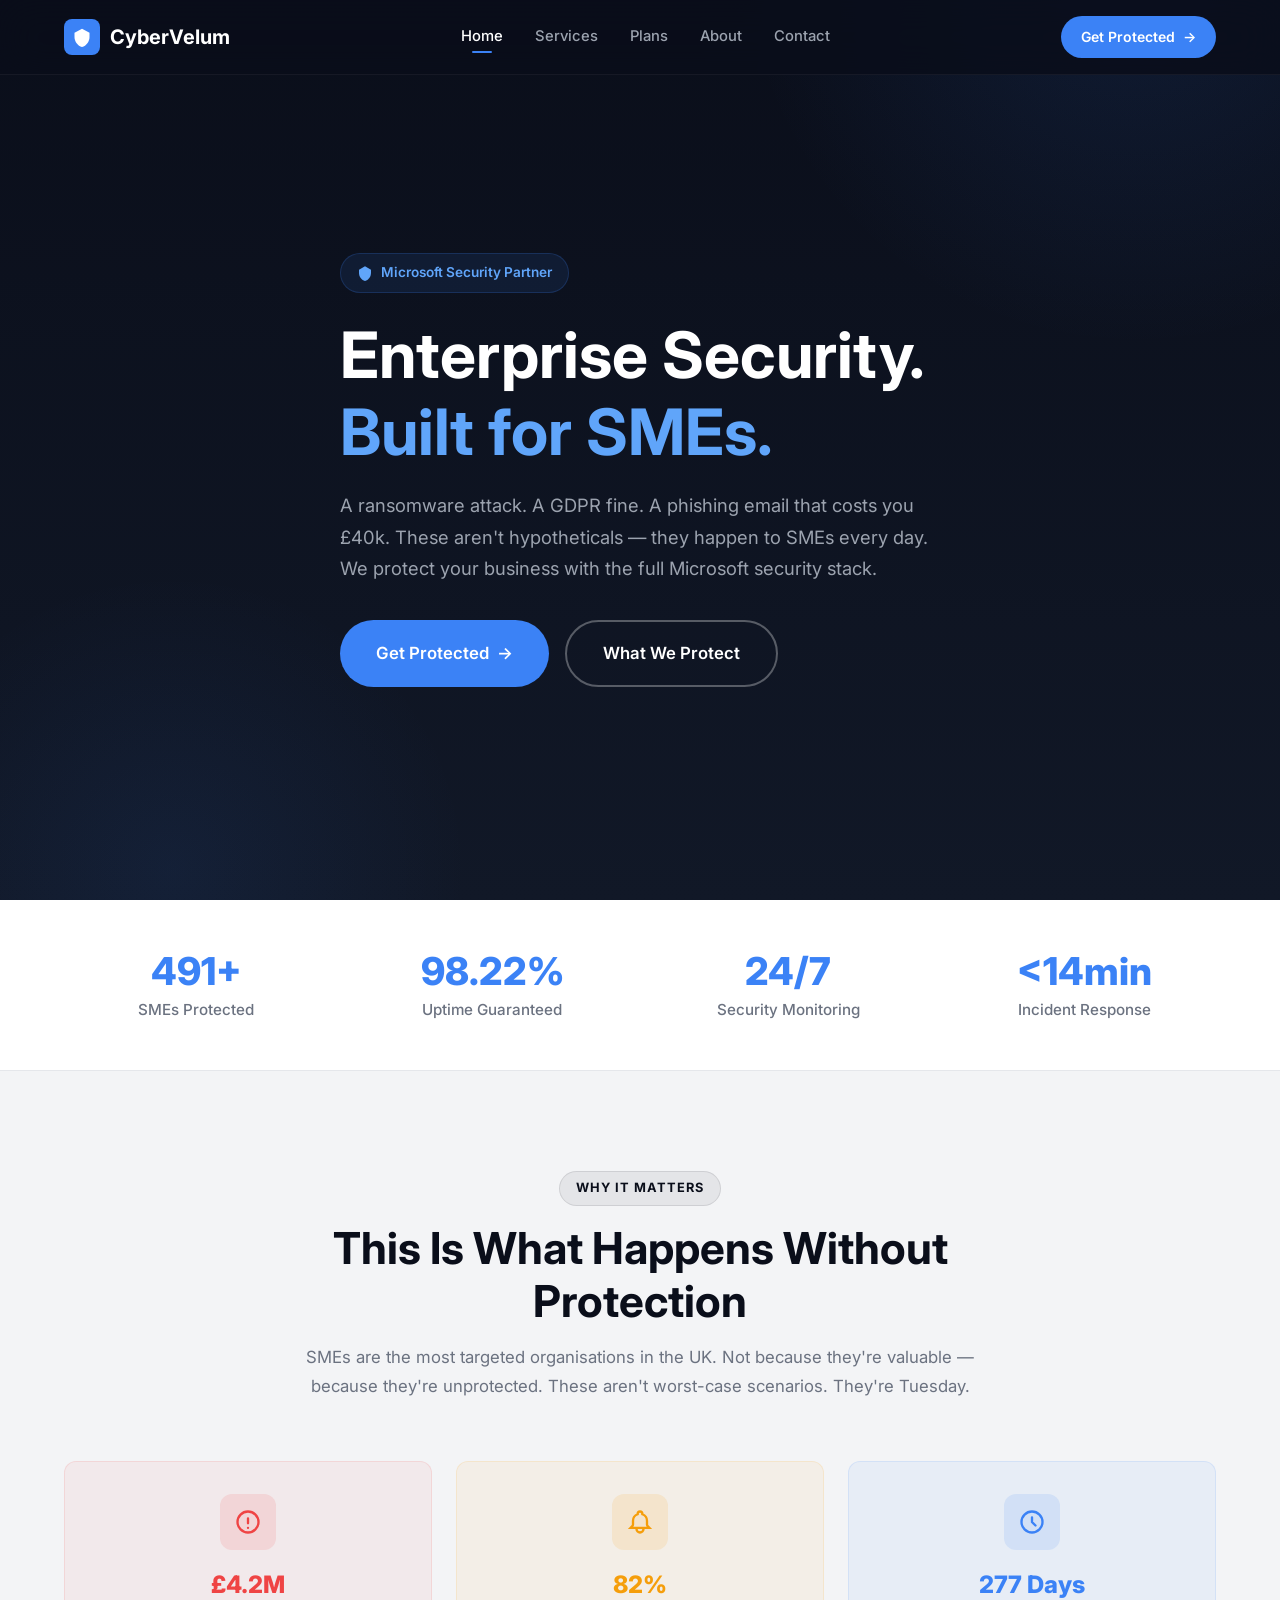
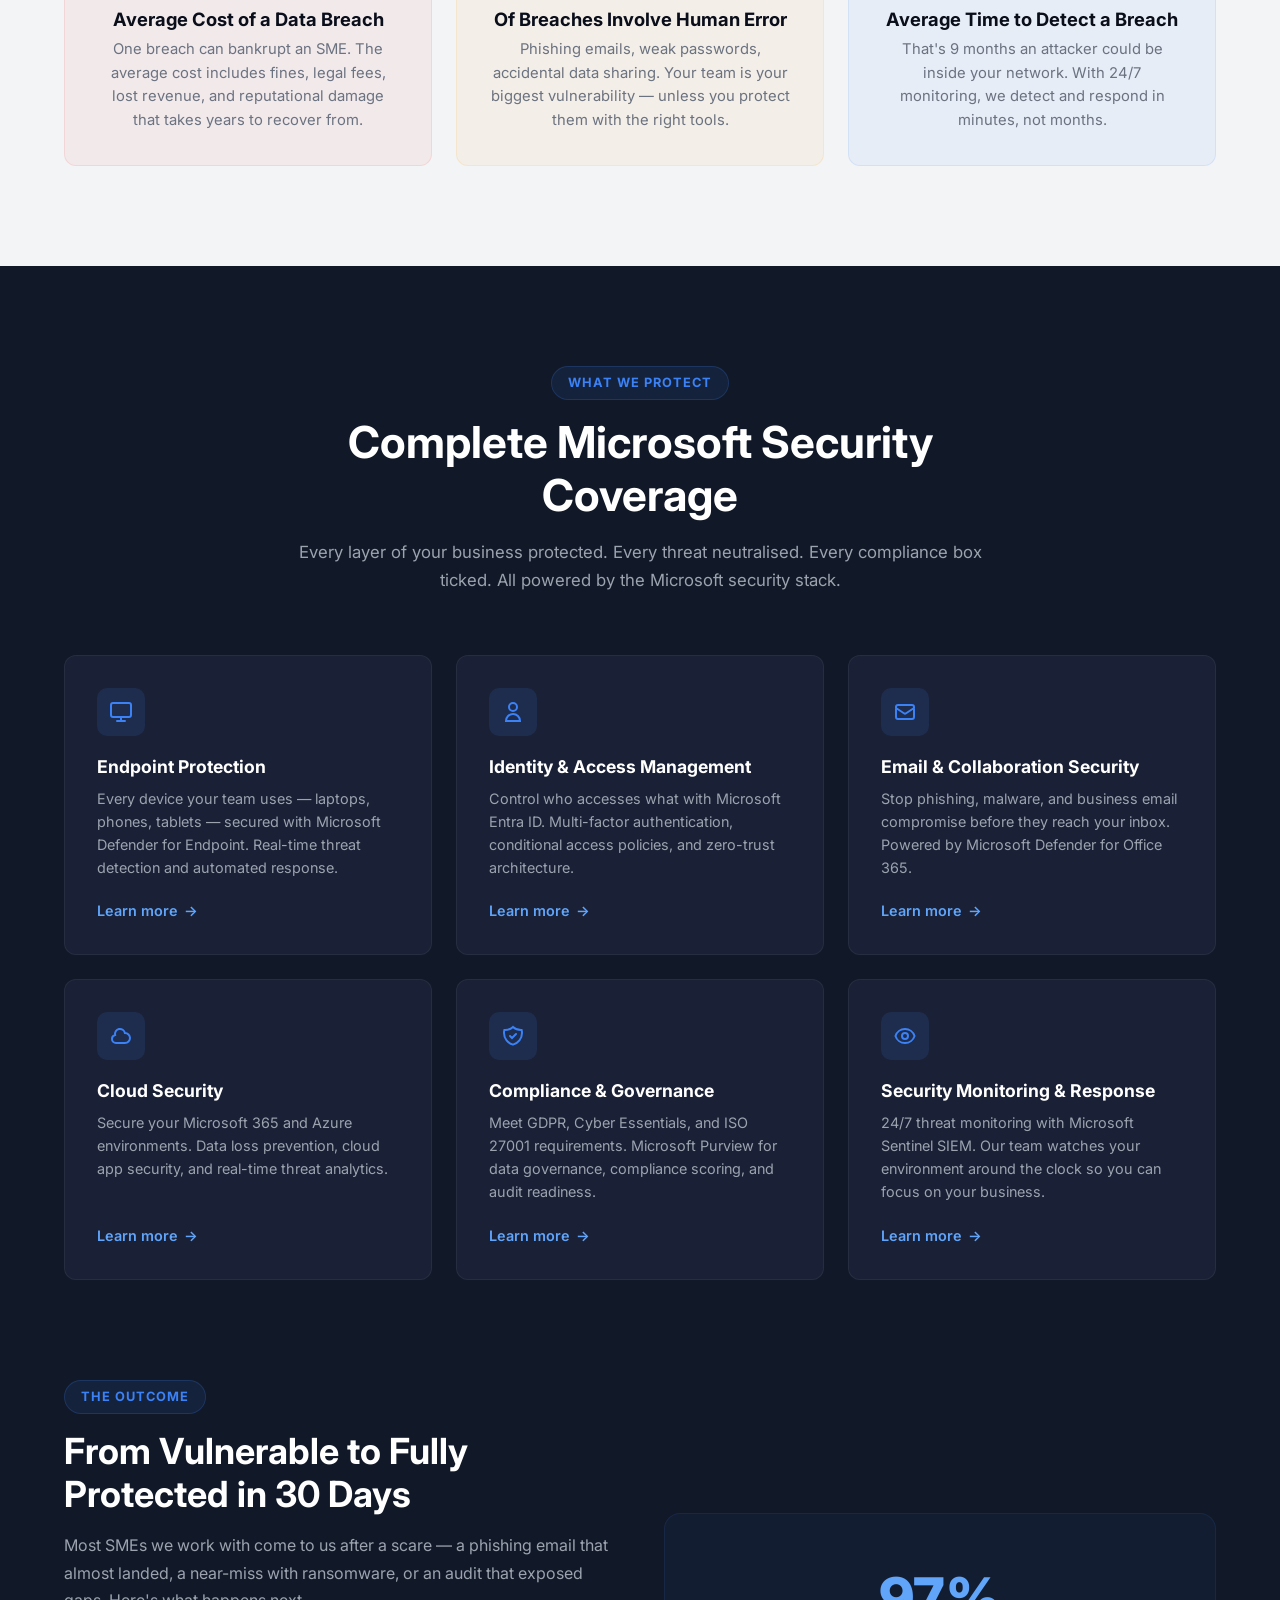
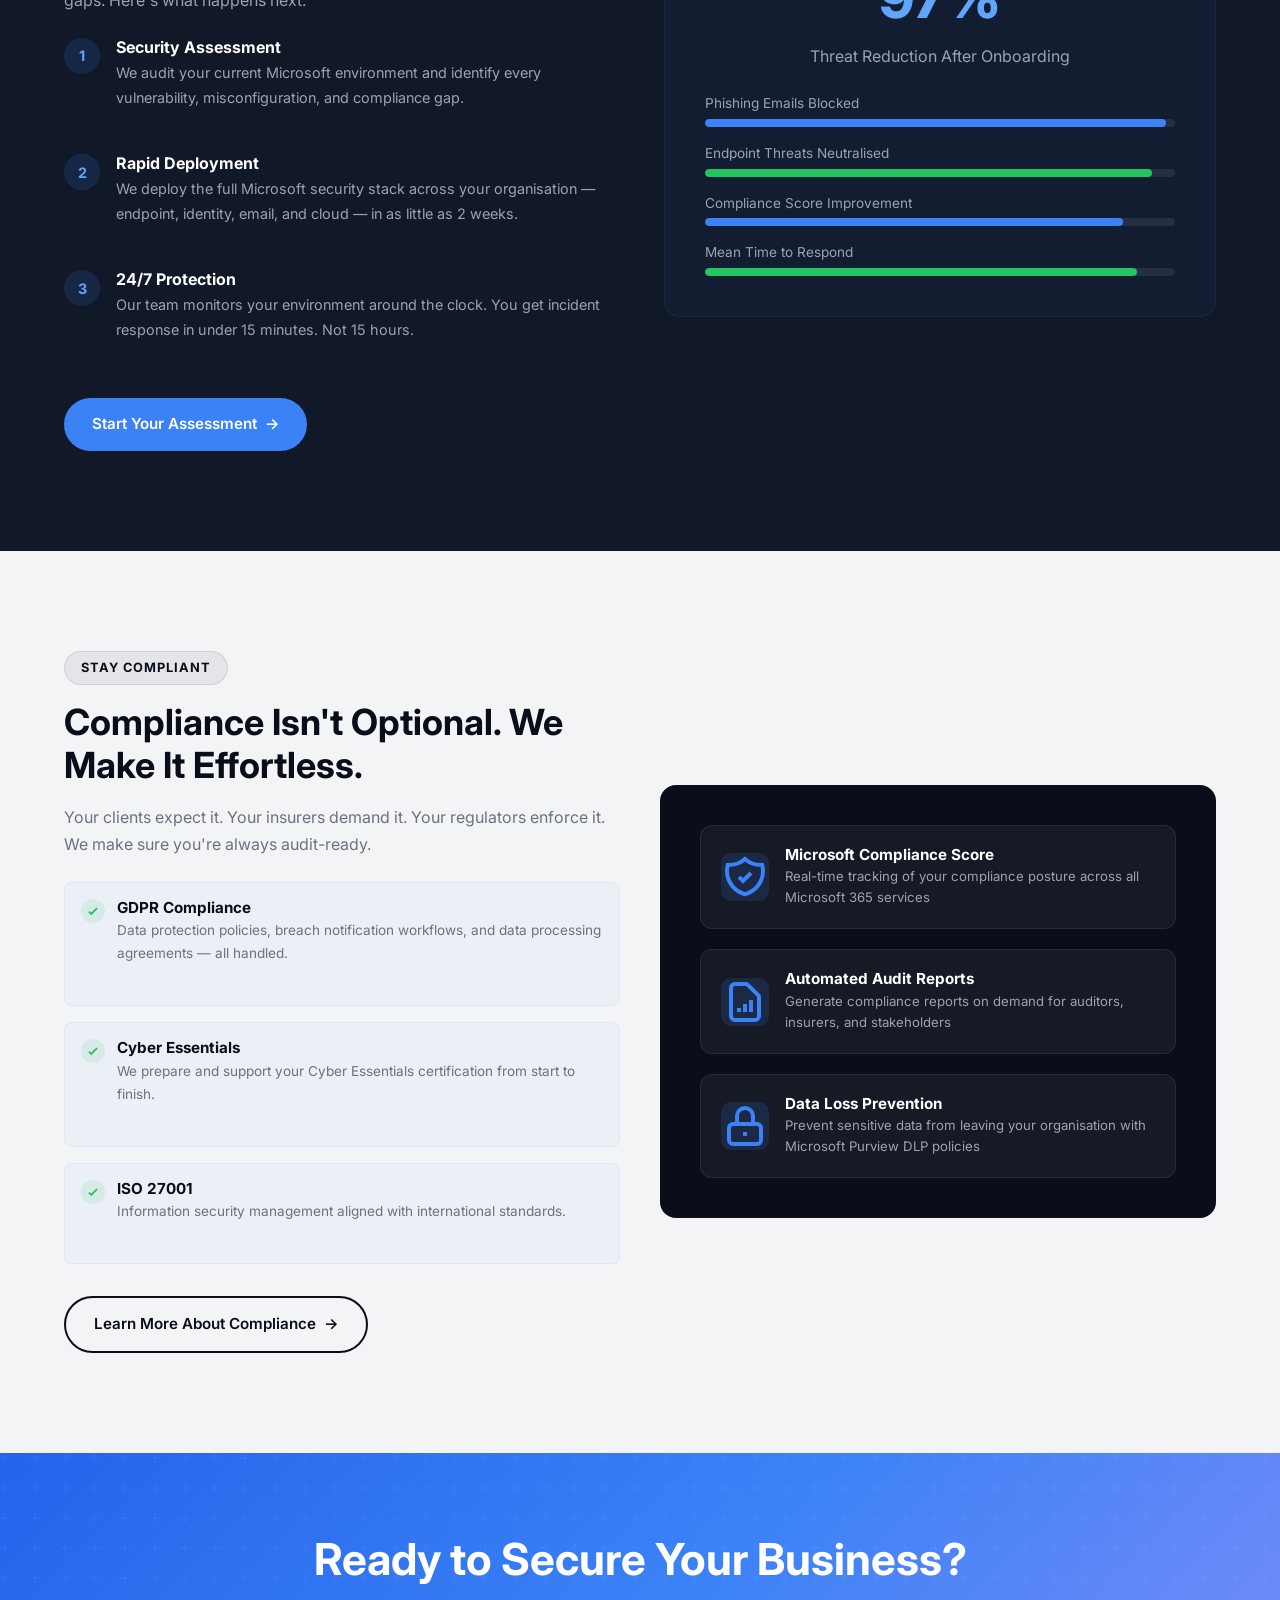
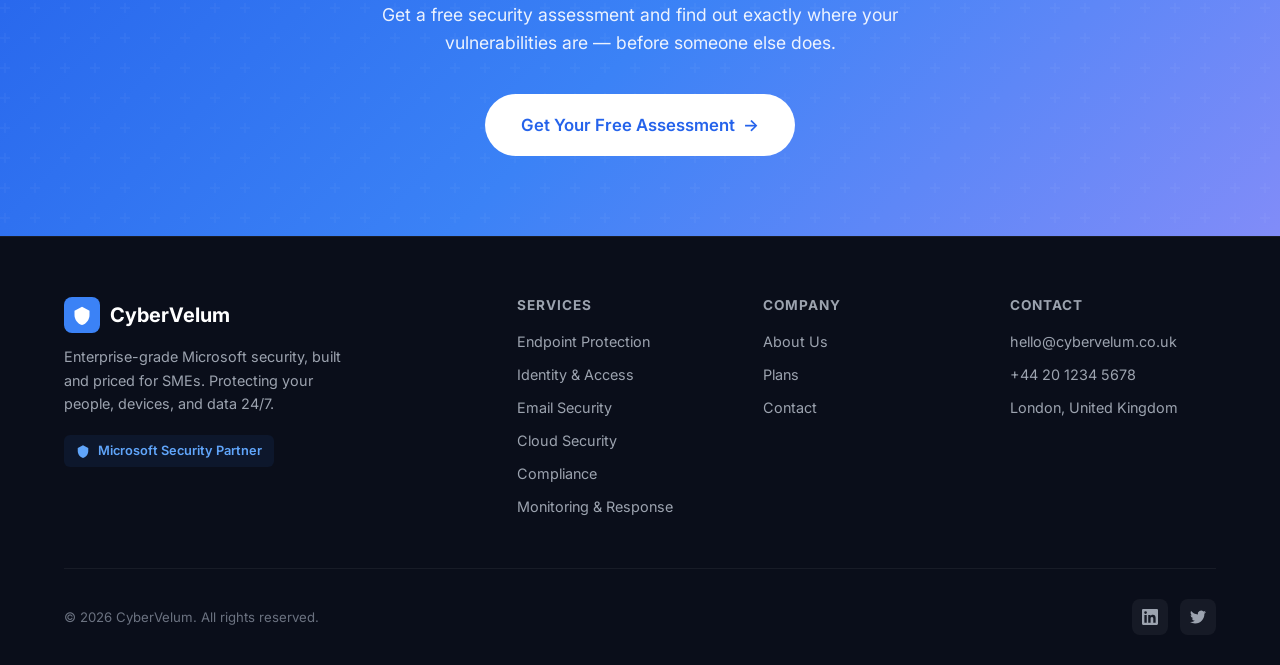
==== commit 7340c090: "Contact Info Added" ====
--- a/index.html
+++ b/index.html
@@ -352,7 +352,7 @@
         </div>
       </div>
       <div class="footer-bottom">
-        <p>&copy; 2025 CyberVelum. All rights reserved.</p>
+        <p>&copy; 2026 CyberVelum. All rights reserved.</p>
         <div class="footer-social">
           <a href="#" aria-label="LinkedIn"><svg viewBox="0 0 24 24"><path d="M20.447 20.452h-3.554v-5.569c0-1.328-.027-3.037-1.852-3.037-1.853 0-2.136 1.445-2.136 2.939v5.667H9.351V9h3.414v1.561h.046c.477-.9 1.637-1.85 3.37-1.85 3.601 0 4.267 2.37 4.267 5.455v6.286zM5.337 7.433a2.062 2.062 0 01-2.063-2.065 2.064 2.064 0 112.063 2.065zm1.782 13.019H3.555V9h3.564v11.452zM22.225 0H1.771C.792 0 0 .774 0 1.729v20.542C0 23.227.792 24 1.771 24h20.451C23.2 24 24 23.227 24 22.271V1.729C24 .774 23.2 0 22.222 0h.003z"/></svg></a>
           <a href="#" aria-label="Twitter"><svg viewBox="0 0 24 24"><path d="M23.953 4.57a10 10 0 01-2.825.775 4.958 4.958 0 002.163-2.723c-.951.555-2.005.959-3.127 1.184a4.92 4.92 0 00-8.384 4.482C7.69 8.095 4.067 6.13 1.64 3.162a4.822 4.822 0 00-.666 2.475c0 1.71.87 3.213 2.188 4.096a4.904 4.904 0 01-2.228-.616v.06a4.923 4.923 0 003.946 4.827 4.996 4.996 0 01-2.212.085 4.936 4.936 0 004.604 3.417 9.867 9.867 0 01-6.102 2.105c-.39 0-.779-.023-1.17-.067a13.995 13.995 0 007.557 2.209c9.053 0 13.998-7.496 13.998-13.985 0-.21 0-.42-.015-.63A9.935 9.935 0 0024 4.59z"/></svg></a>
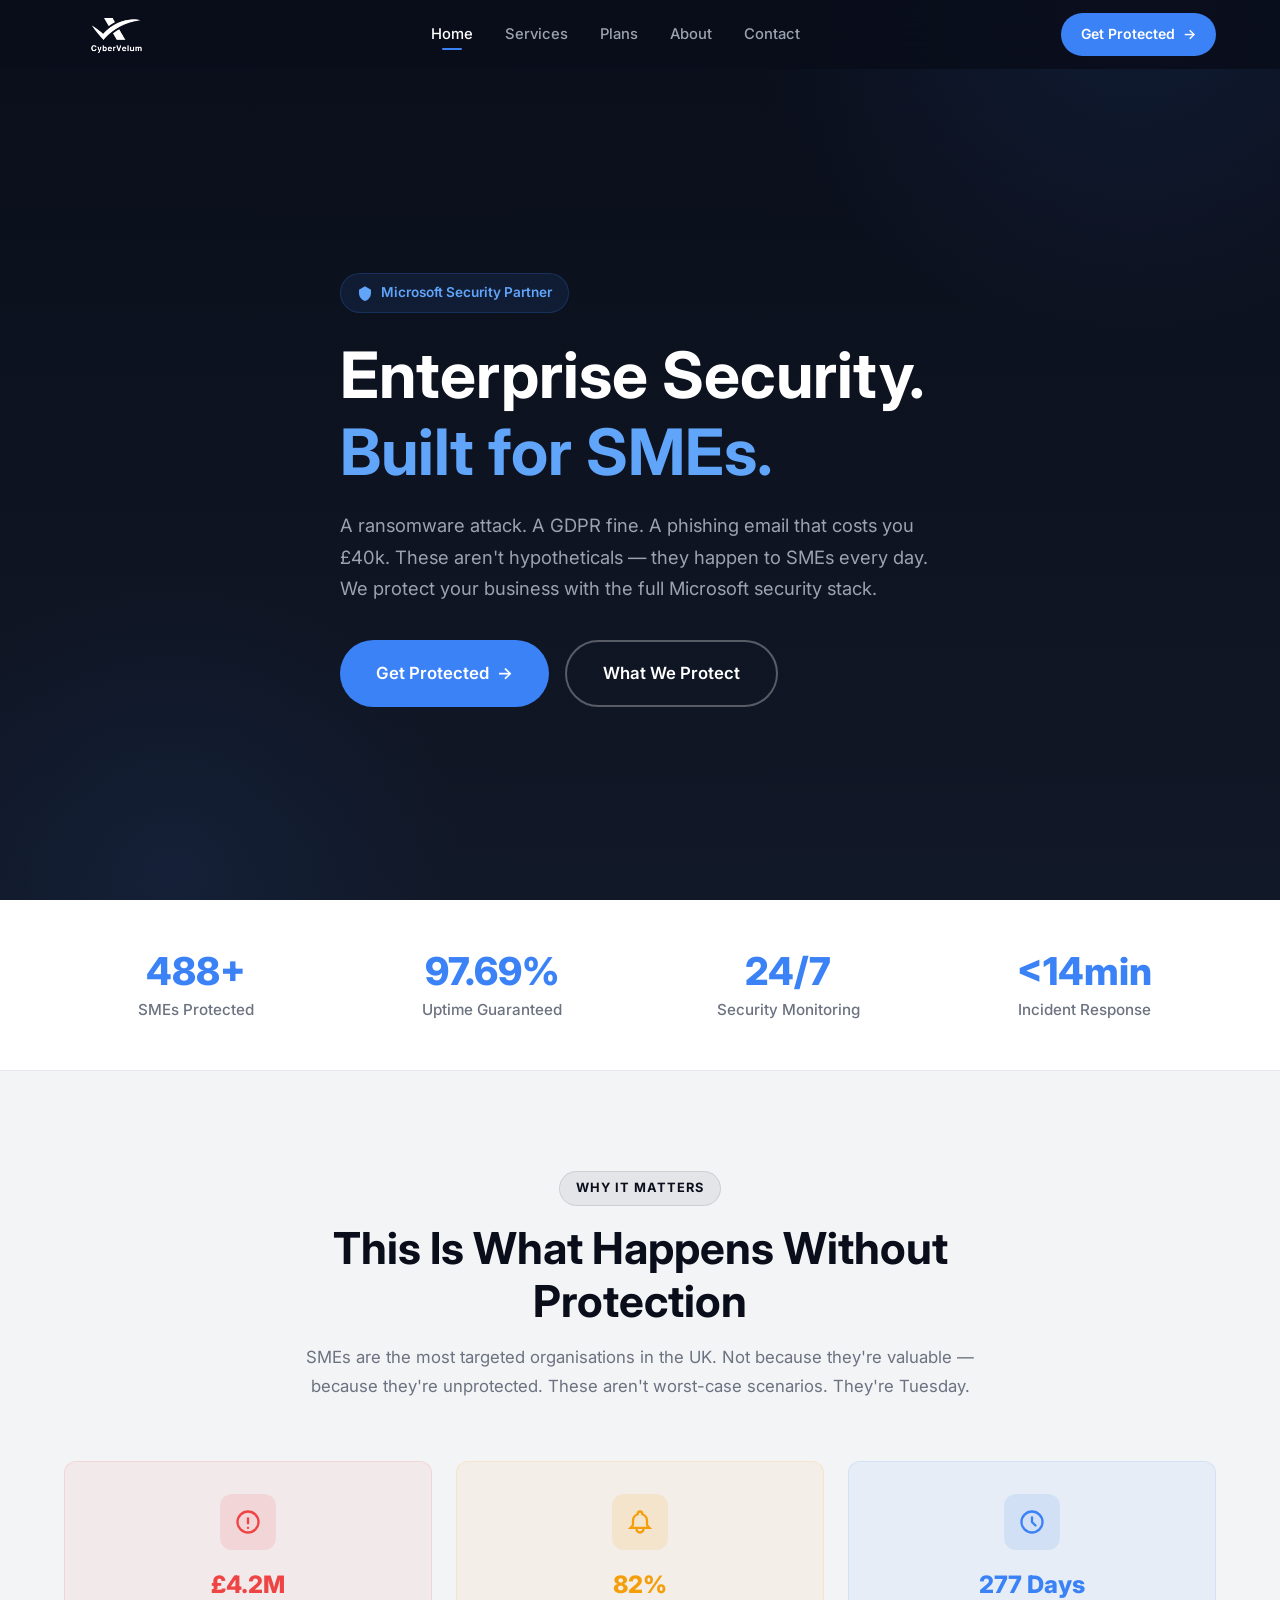
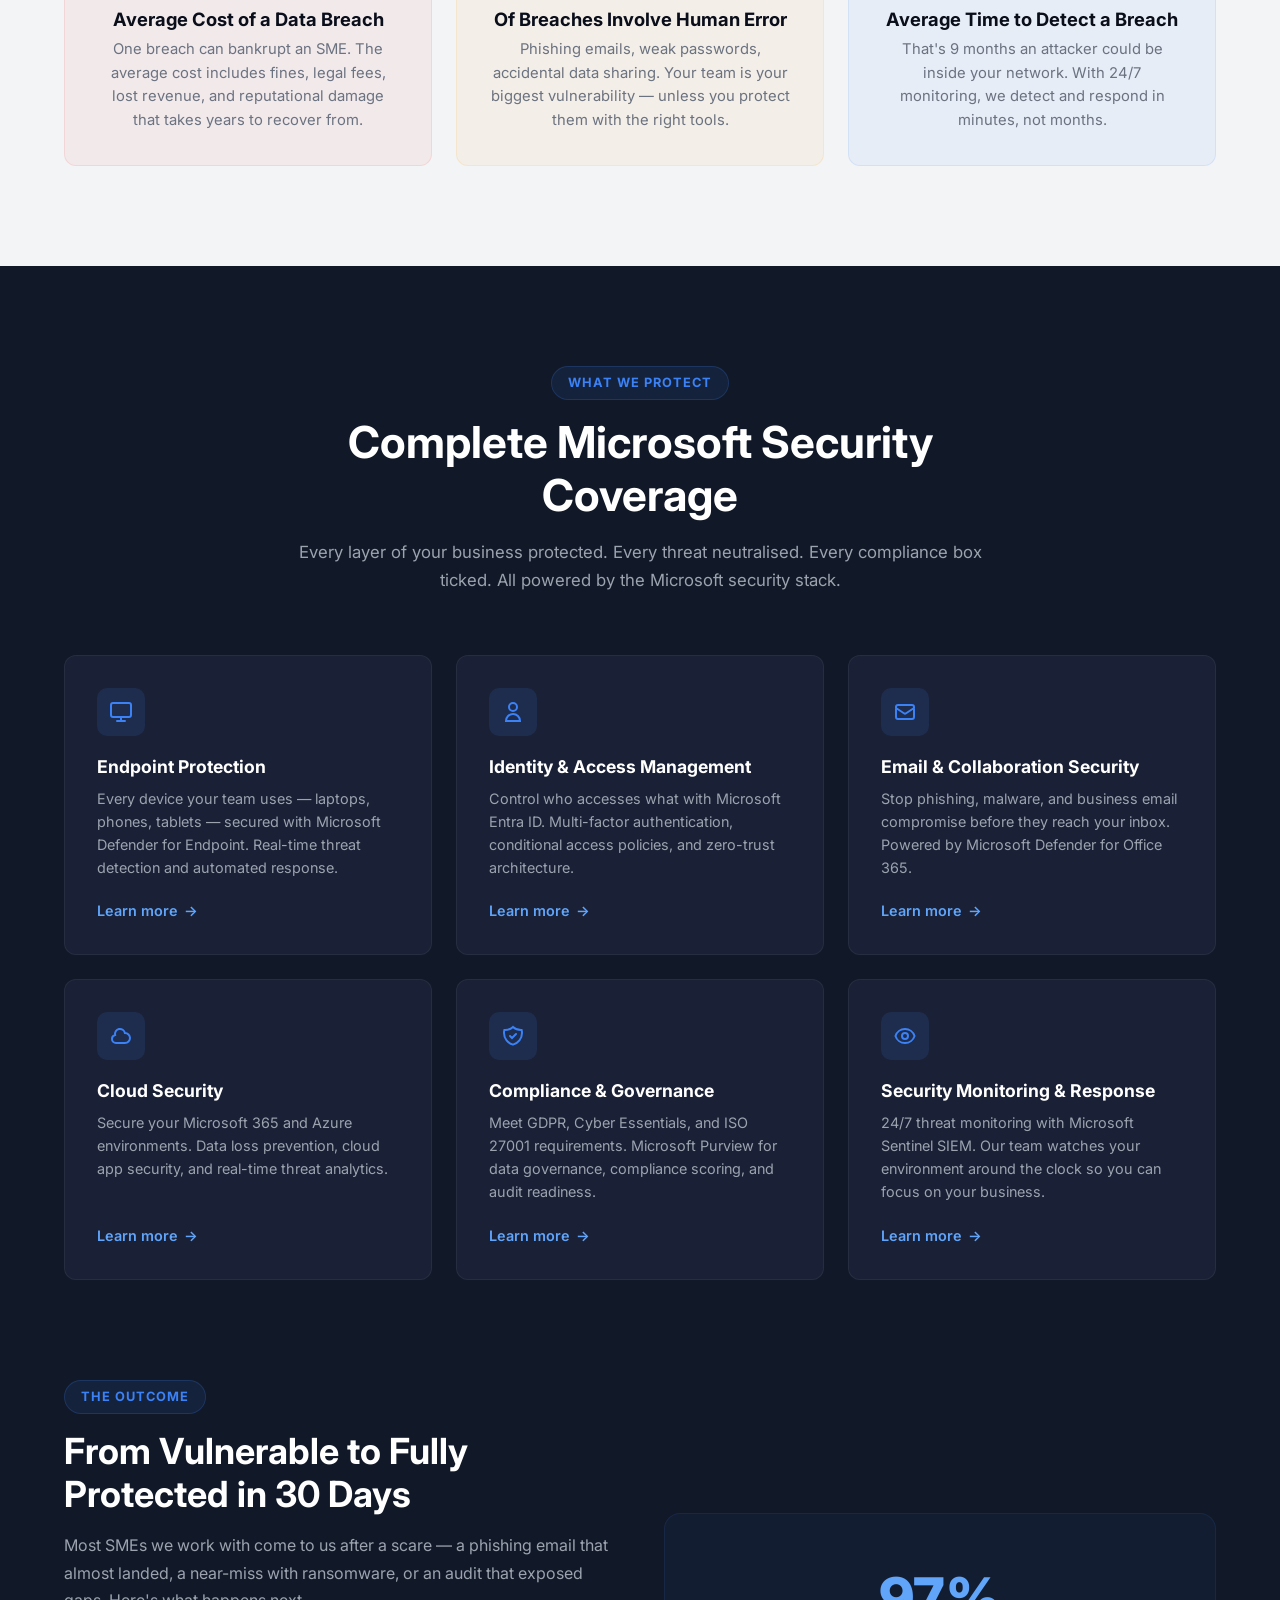
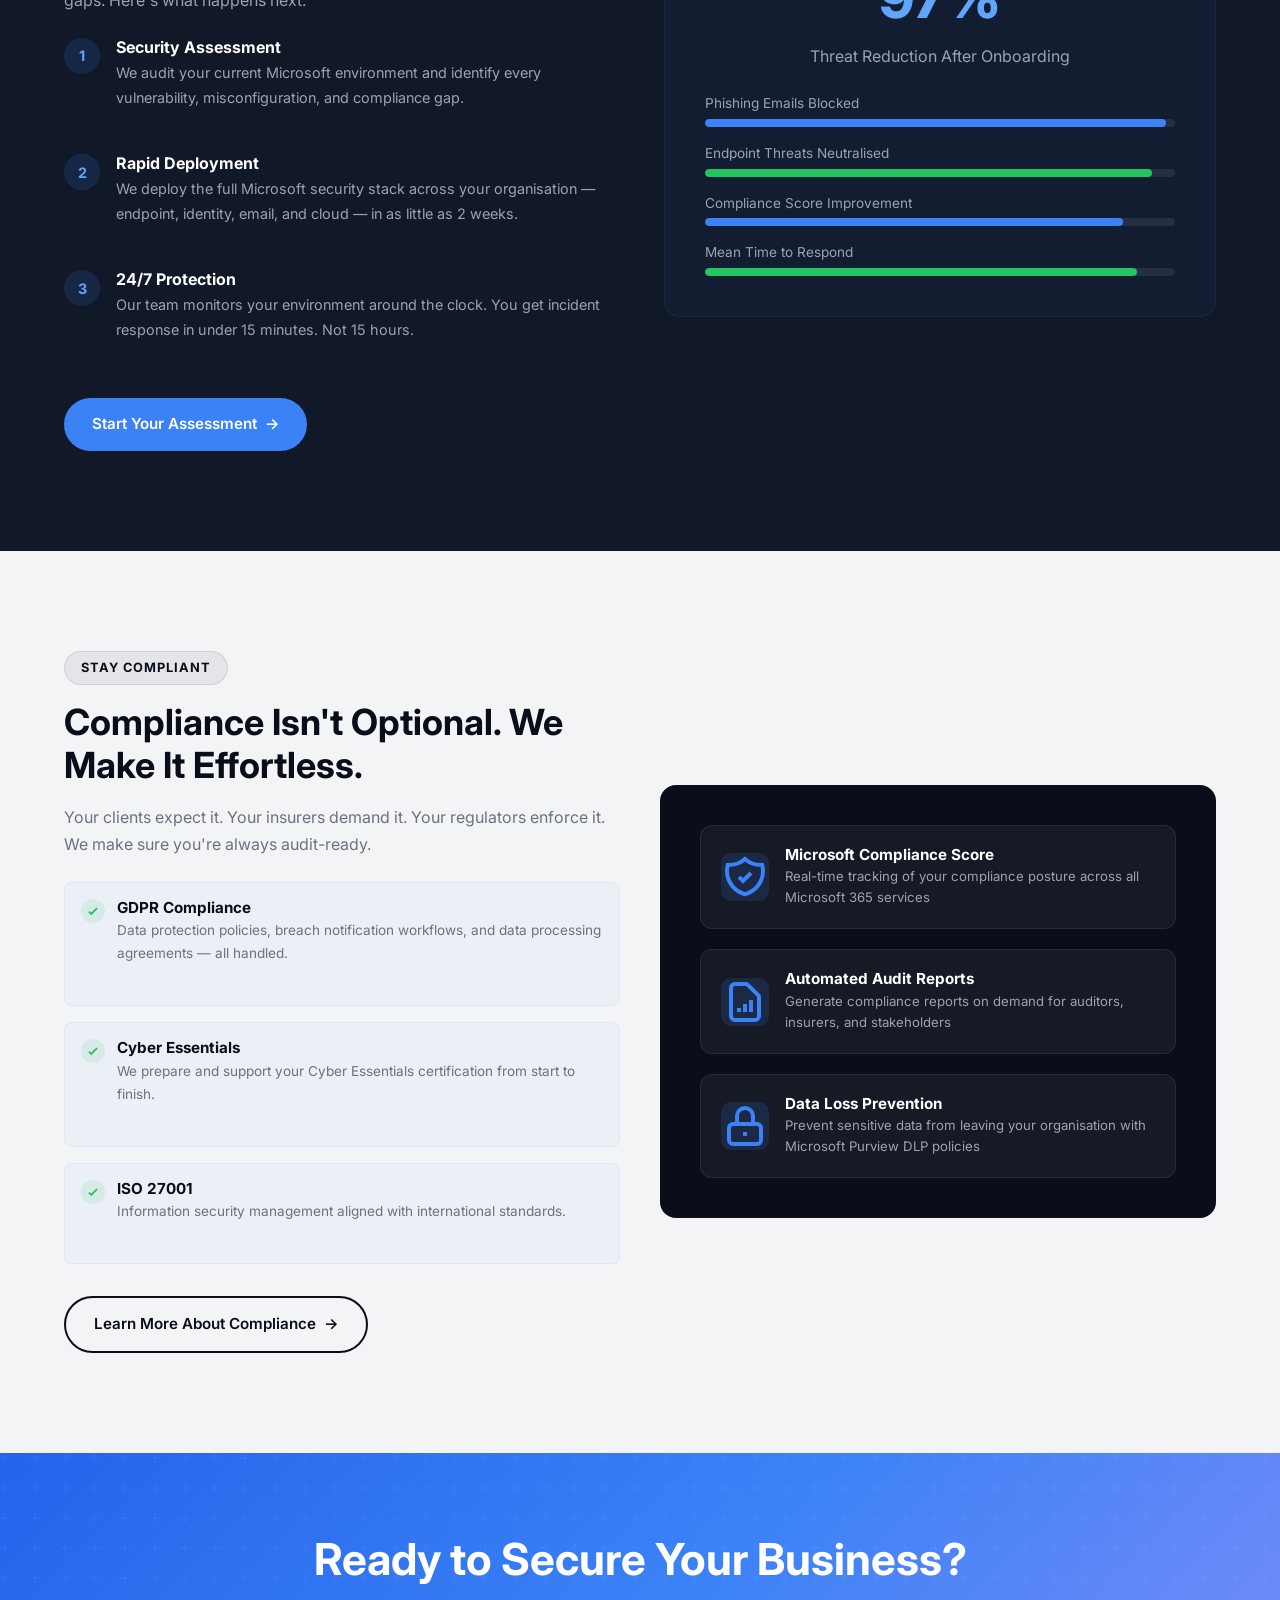
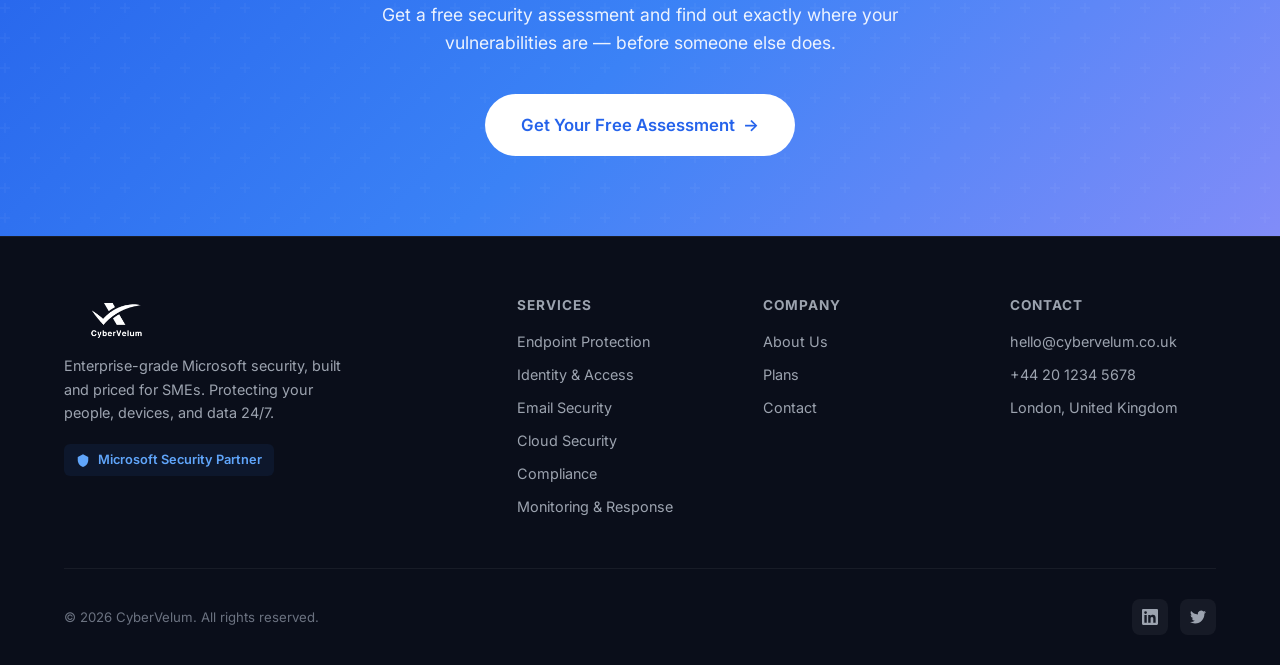
==== commit 0f50c815: "Logo Image and Header Section Adjustment" ====
--- a/index.html
+++ b/index.html
@@ -8,6 +8,7 @@
   <link rel="preconnect" href="https://fonts.googleapis.com">
   <link href="https://fonts.googleapis.com/css2?family=Inter:wght@400;500;600;700;800&display=swap" rel="stylesheet">
   <link rel="stylesheet" href="css/style.css">
+  <link rel="icon" type="image/png" href="images/logo.png">
 </head>
 <body>
 
@@ -15,10 +16,7 @@
   <nav class="navbar">
     <div class="container">
       <a href="index.html" class="nav-logo">
-        <div class="shield">
-          <svg viewBox="0 0 24 24"><path d="M12 2L3 7v5c0 5.55 3.84 10.74 9 12 5.16-1.26 9-6.45 9-12V7l-9-5z"/></svg>
-        </div>
-        CyberVelum
+        <img src="images/logo.png" alt="CyberVelum">
       </a>
       <div class="nav-links">
         <a href="index.html" class="active">Home</a>
@@ -320,8 +318,7 @@
       <div class="footer-grid">
         <div class="footer-brand">
           <a href="index.html" class="nav-logo">
-            <div class="shield"><svg viewBox="0 0 24 24"><path d="M12 2L3 7v5c0 5.55 3.84 10.74 9 12 5.16-1.26 9-6.45 9-12V7l-9-5z" fill="white"/></svg></div>
-            CyberVelum
+            <img src="images/logo.png" alt="CyberVelum">
           </a>
           <p>Enterprise-grade Microsoft security, built and priced for SMEs. Protecting your people, devices, and data 24/7.</p>
           <div class="ms-partner-badge">
--- a/css/style.css
+++ b/css/style.css
@@ -73,21 +73,17 @@
 /* ===== NAVBAR ===== */
 .navbar {
   position: fixed; top: 0; left: 0; right: 0; z-index: 1000;
-  padding: 16px 0;
+  padding: 12px 0;
   background: rgba(10, 14, 26, .85);
   backdrop-filter: blur(20px);
-  border-bottom: 1px solid rgba(255,255,255,.05);
+  border-bottom: none;
   transition: var(--transition);
 }
 .navbar.scrolled { padding: 10px 0; background: rgba(10, 14, 26, .95); }
 .navbar .container { display: flex; align-items: center; justify-content: space-between; }
 
 .nav-logo { display: flex; align-items: center; gap: 10px; font-size: 1.25rem; font-weight: 700; }
-.nav-logo .shield {
-  width: 36px; height: 36px; background: var(--blue);
-  border-radius: 8px; display: flex; align-items: center; justify-content: center;
-}
-.nav-logo .shield svg { width: 20px; height: 20px; fill: var(--white); }
+.nav-logo img { height: 105px; width: auto; filter: brightness(0) invert(1); margin: -30px 0; }
 
 .nav-links { display: flex; align-items: center; gap: 32px; }
 .nav-links a { font-size: .925rem; font-weight: 500; color: var(--gray-400); position: relative; }
@@ -120,7 +116,7 @@
 /* ===== HERO ===== */
 .hero {
   min-height: 100vh; display: flex; align-items: center;
-  padding: 120px 0 80px;
+  padding: 160px 0 80px;
   background: linear-gradient(180deg, var(--navy) 0%, var(--navy-light) 100%);
   position: relative; overflow: hidden;
 }
